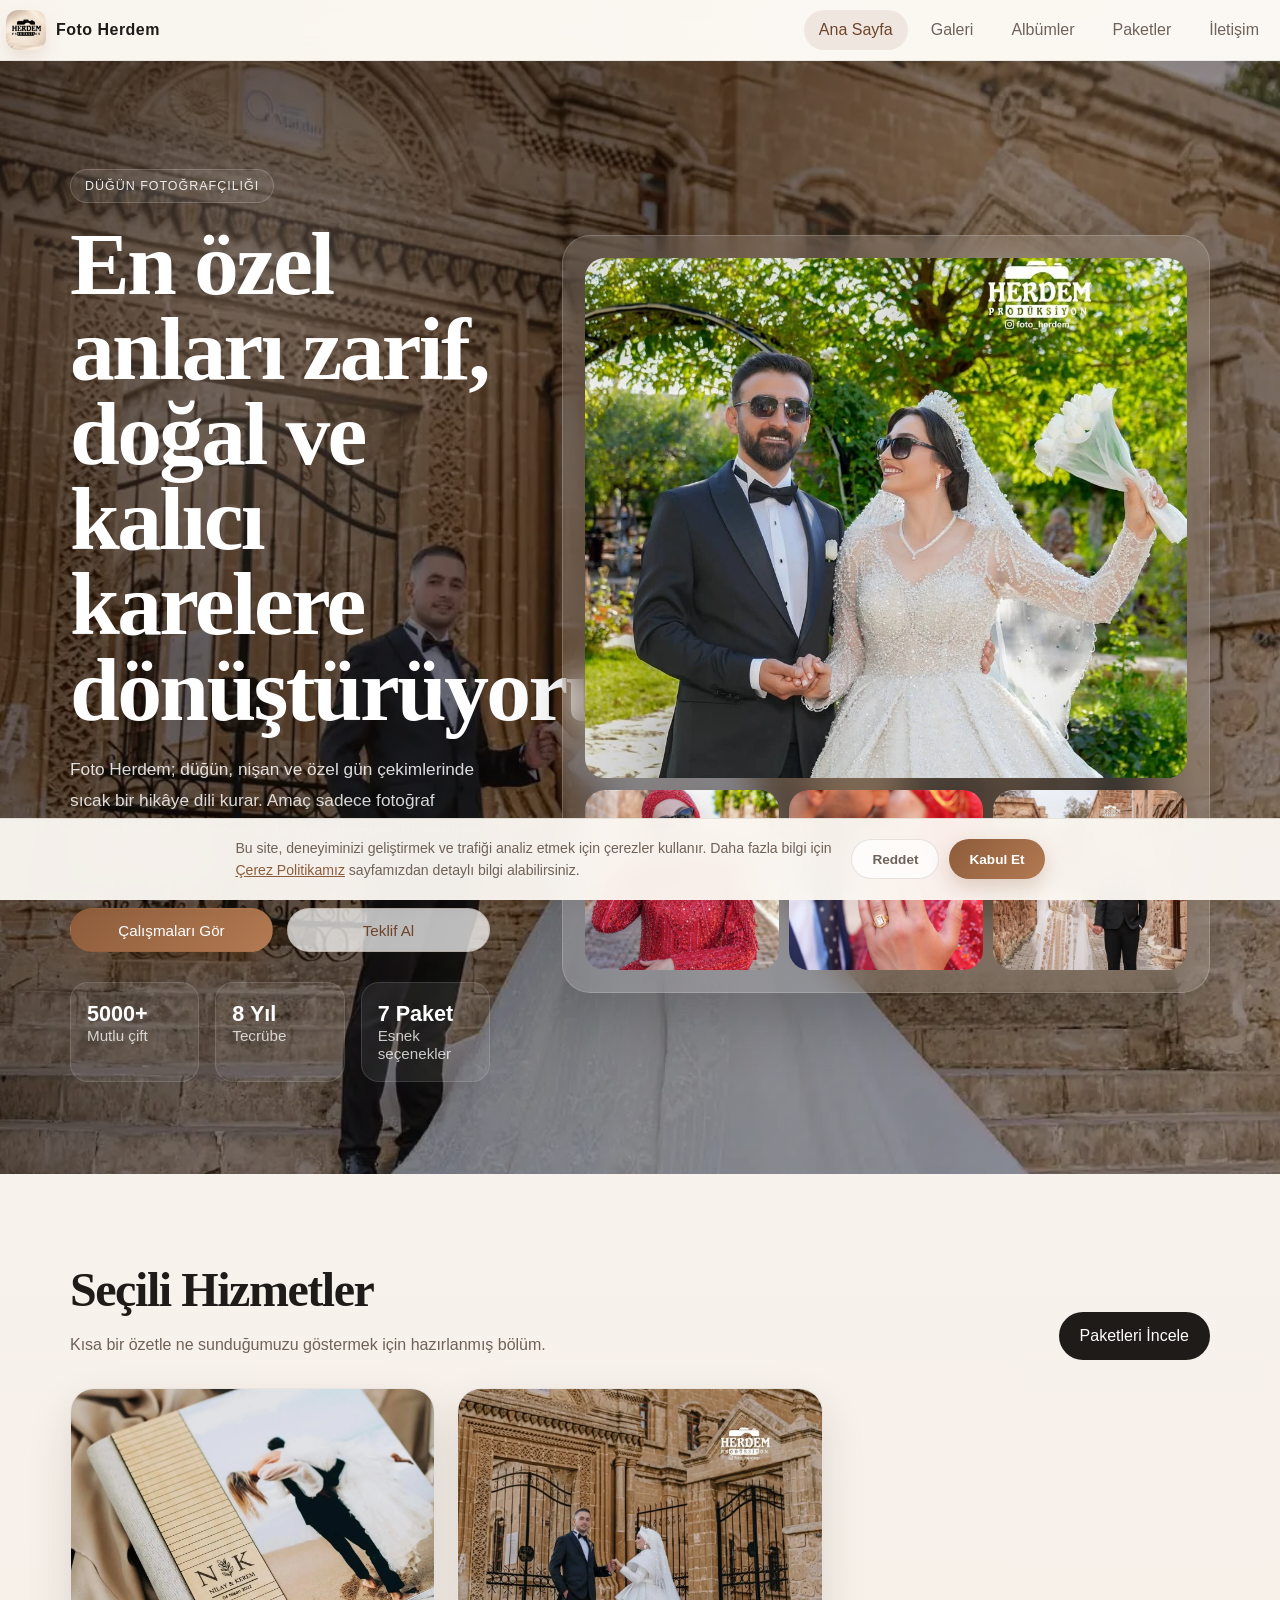
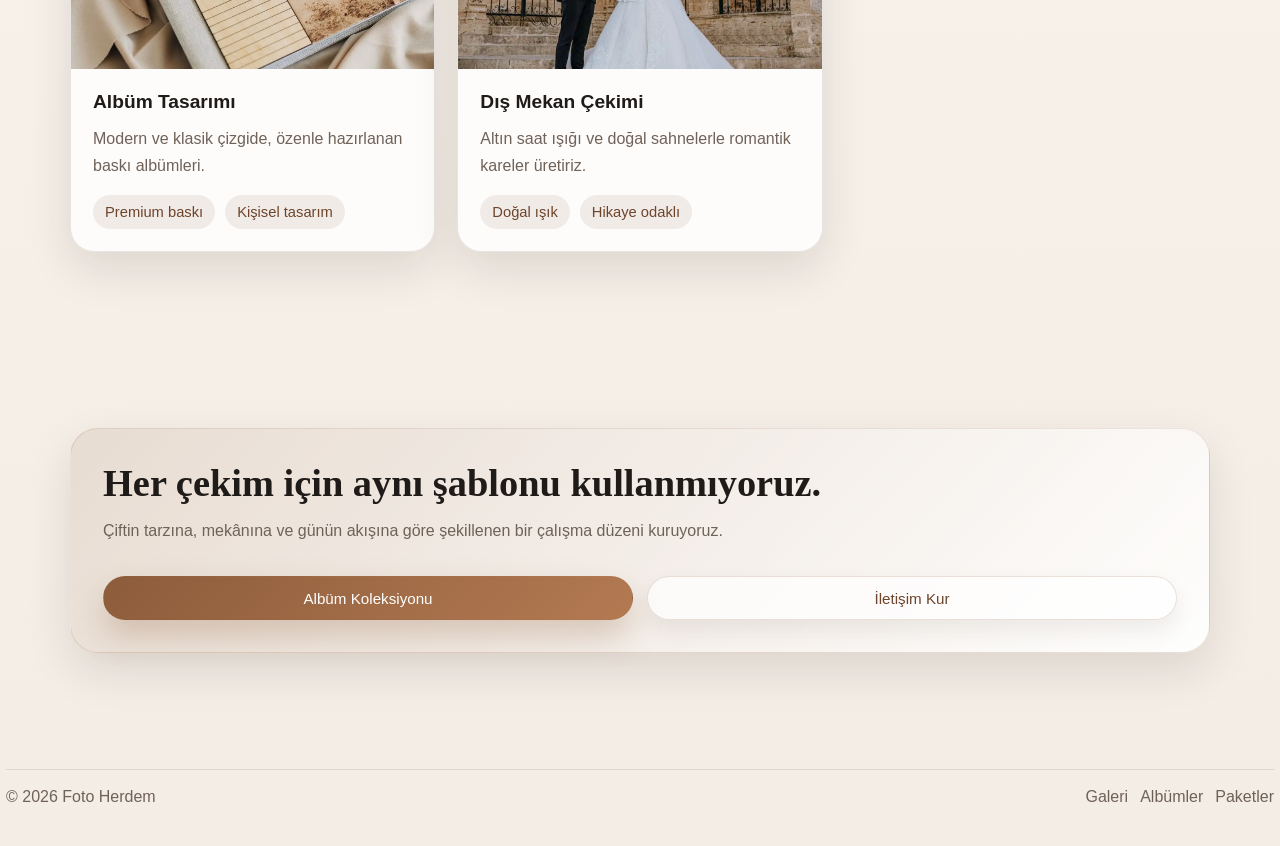
==== index.html @ 87082ff9 "Update index.html" ====
<!DOCTYPE html>
<html lang="tr">
<head>
  <meta charset="UTF-8">
  <meta http-equiv="X-UA-Compatible" content="IE=edge">
  <meta name="viewport" content="width=device-width, initial-scale=1.0">

  <!-- SEO -->
  <title>Foto Herdem | Mardin Midyat Düğün Fotoğrafçısı</title>

  <meta name="description" content="Foto Herdem, Mardin Midyat düğün fotoğrafçısı olarak düğün, nişan, söz, kına gecesi, dış çekim ve özel gün fotoğrafçılığı hizmeti sunmaktadır.">
  <meta name="keywords" content="Foto Herdem, Mardin düğün fotoğrafçısı, Midyat düğün fotoğrafçısı, Mardin fotoğrafçı, Midyat fotoğrafçı, düğün fotoğrafı, dış çekim, nişan çekimi, söz çekimi, kına gecesi, gelin damat çekimi">
  <meta name="author" content="Foto Herdem">
  <meta name="robots" content="index, follow">
  <meta name="theme-color" content="#8d5c3b">

  <!-- Canonical -->
  <link rel="canonical" href="https://fotoherdem.wasmer.app/">

  <!-- Favicon -->
  <link rel="icon" href="/assets/favicon/favicon.ico" sizes="any">
  <link rel="icon" type="image/png" href="/assets/logo.webp">
  <link rel="shortcut icon" href="/assets/favicon/favicon.ico">
  <link rel="apple-touch-icon" href="/assets/favicon/apple-icon-180x180.png">
  <link rel="manifest" href="/manifest.json">
  <meta name="msapplication-config" content="/browserconfig.xml">

  <!-- Open Graph -->
  <meta property="og:type" content="website">
  <meta property="og:locale" content="tr_TR">
  <meta property="og:site_name" content="Foto Herdem">
  <meta property="og:title" content="Foto Herdem | Mardin Midyat Düğün Fotoğrafçısı">
  <meta property="og:description"
    content="Foto Herdem, Mardin Midyat düğün fotoğrafçısı olarak düğün, nişan, söz, kına gecesi, dış çekim ve özel gün fotoğrafçılığı hizmeti sunmaktadır.">
  <meta property="og:url" content="https://fotoherdem.wasmer.app/">
  <meta property="og:image" content="https://fotoherdem.wasmer.app/assets/logo.webp">
  <meta property="og:image:width" content="1024">
  <meta property="og:image:height" content="1024">

  <!-- Twitter -->
  <meta name="twitter:card" content="summary_large_image">
  <meta name="twitter:title" content="Foto Herdem | Mardin Midyat Düğün Fotoğrafçısı">
  <meta name="twitter:description"
    content="Foto Herdem, Mardin Midyat düğün fotoğrafçısı olarak düğün, nişan, söz, kına gecesi, dış çekim ve özel gün fotoğrafçılığı hizmeti sunmaktadır.">
  <meta name="twitter:image" content="https://fotoherdem.wasmer.app/assets/logo.webp">

  <!-- Google Search Console -->
  <meta name="google-site-verification" content="zWaVgDfEzOUEgandLaMMG-O2VGJwm2Dy3pNyks7fQOk" />
  <!--
  =======================================================
  SCHEMA.ORG (Şimdilik Kapalı)
  İleride aktif etmek istersen yorum satırlarını kaldır.
  =======================================================

  <script type="application/ld+json">
  {
    "@context":"https://schema.org",
    "@type":"LocalBusiness",
    "name":"Foto Herdem",
    "url":"https://fotoherdem.wasmer.app",
    "image":"https://fotoherdem.wasmer.app/assets/logo.webp",
    "description":"Mardin Midyat düğün fotoğrafçısı",
    "address":{
      "@type":"PostalAddress",
      "addressLocality":"Midyat",
      "addressRegion":"Mardin",
      "addressCountry":"TR"
    }
  }
  </script>
  -->

  <!-- CSS -->
  <link rel="stylesheet" href="css/style.css">

  <!-- JS -->
  <script defer src="js/main.js"></script>
  <script defer src="js/analytics.js"></script>
  <script defer src="js/cookie-consent.js"></script>
</head>
<body>
    <header class="site-header">
    <div class="container nav">
      <a class="brand" href="index.html" aria-label="Foto Herdem ana sayfa">
        <img class="brand-logo" src="assets/logo.webp" alt="" aria-hidden="true">
        <span>Foto Herdem</span>
      </a>
      <button class="nav-toggle" type="button" data-nav-toggle aria-label="Menüyü aç" aria-expanded="false">
        <span></span>
      </button>
      <ul class="nav-links" data-nav-links>
        <li><a href="index.html">Ana Sayfa</a></li>
        <li><a href="sayfalar/galeri.html">Galeri</a></li>
        <li><a href="sayfalar/albumler.html">Albümler</a></li>
        <li><a href="sayfalar/paketler.html">Paketler</a></li>
        <li><a href="sayfalar/iletisim.html">İletişim</a></li>
      </ul>
    </div>
  </header>

  <main>
    <section class="hero">
      <div class="container hero-inner">
        <div class="hero-copy">
          <div class="eyebrow">Düğün Fotoğrafçılığı</div>
          <h1>En özel anları zarif, doğal ve kalıcı karelere dönüştürüyoruz.</h1>
          <p>
            Foto Herdem; düğün, nişan ve özel gün çekimlerinde sıcak bir hikâye dili
            kurar. Amaç sadece fotoğraf çekmek değil, yıllar sonra da aynı duyguyu
            hissettiren bir arşiv oluşturmaktır.
          </p>
          <div class="hero-actions home-actions">
            <a class="btn btn-primary" href="sayfalar/galeri.html">Çalışmaları Gör</a>
            <a class="btn btn-secondary" href="sayfalar/iletisim.html">Teklif Al</a>
          </div>
          <div class="stats">
            <div class="stat">
              <strong>5000+</strong>
              <span>Mutlu çift</span>
            </div>
            <div class="stat">
              <strong>8 Yıl</strong>
              <span>Tecrübe</span>
            </div>
            <div class="stat">
              <strong>7 Paket</strong>
              <span>Esnek seçenekler</span>
            </div>
          </div>
        </div>

        <aside class="hero-card">
          <img
            src="assets/dis-cekim-2.webp"
            alt="Düğün çekiminden örnek bir kare"
          >
          <div class="hero-card-grid">
            <img src="assets/dis-cekim-4.webp" alt="Örnek galeri fotoğrafı">
            <img src="assets/dis-cekim-6.webp" alt="Örnek galeri fotoğrafı">
            <img src="assets/dis-cekim-5.webp" alt="Örnek galeri fotoğrafı">
          </div>
        </aside>
      </div>
    </section>

    <section class="section">
      <div class="container">
        <div class="section-head">
          <div>
            <h2 class="section-title">Seçili Hizmetler</h2>
            <p class="section-lead">
              Kısa bir özetle ne sunduğumuzu göstermek için hazırlanmış bölüm.
            </p>
          </div>
          <a class="btn btn-dark" href="sayfalar/paketler.html">Paketleri İncele</a>
        </div>

        <div class="grid grid-3">
          <article class="card">
            <div class="card-media">
              <img src="assets/album-1.webp" alt="Albüm örneği">
            </div>
            <div class="card-body">
              <h3>Albüm Tasarımı</h3>
              <p>Modern ve klasik çizgide, özenle hazırlanan baskı albümleri.</p>
              <div class="meta-row">
                <span class="tag">Premium baskı</span>
                <span class="tag">Kişisel tasarım</span>
              </div>
            </div>
          </article>

          <article class="card">
            <div class="card-media">
              <img src="assets/dis-cekim-1.webp" alt="Dış çekim örneği">
            </div>
            <div class="card-body">
              <h3>Dış Mekan Çekimi</h3>
              <p>Altın saat ışığı ve doğal sahnelerle romantik kareler üretiriz.</p>
              <div class="meta-row">
                <span class="tag">Doğal ışık</span>
                <span class="tag">Hikaye odaklı</span>
              </div>
            </div>
          </article>

          <!--
          <article class="card">
            <div class="card-media">
              <img src="https://images.unsplash.com/photo-1529634806980-b5ee3e0004f8?auto=format&fit=crop&w=1200&q=80" alt="Düğün günü fotoğrafı">
            </div>
            <div class="card-body">
              <h3>Gün Boyu Takip</h3>
              <p>Hazırlıktan ilk dansa kadar, önemli hiçbir anı kaçırmadan kayıt altına alırız.</p>
              <div class="meta-row">
                <span class="tag">Tam gün</span>
                <span class="tag">Hızlı teslim</span>
              </div>
            </div>
          </article>
          -->
        </div>
      </div>
    </section>

    <section class="section">
      <div class="container">
        <div class="callout">
          <h2>Her çekim için aynı şablonu kullanmıyoruz.</h2>
          <p>
            Çiftin tarzına, mekânına ve günün akışına göre şekillenen bir çalışma
            düzeni kuruyoruz.
          </p>
          <div class="hero-actions home-callout-actions">
            <a class="btn btn-primary" href="sayfalar/albumler.html">Albüm Koleksiyonu</a>
            <a class="btn btn-secondary" href="sayfalar/iletisim.html">İletişim Kur</a>
          </div>
        </div>
      </div>
    </section>
  </main>

  <footer class="site-footer">
    <div class="container footer-inner">
      <div>© <span data-year></span> Foto Herdem</div>
      <div class="footer-links">
        <a href="sayfalar/galeri.html">Galeri</a>
        <a href="sayfalar/albumler.html">Albümler</a>
        <a href="sayfalar/paketler.html">Paketler</a>
      </div>
    </div>
  </footer>
</body>
</html>
---- css/style.css ----
:root {
  --bg: #f6f1ea;
  --surface: rgba(255, 255, 255, 0.8);
  --surface-strong: #ffffff;
  --text: #1e1b18;
  --muted: #6f6258;
  --line: rgba(71, 54, 43, 0.14);
  --brand: #8d5c3b;
  --brand-dark: #6e442a;
  --brand-soft: #f0dfd1;
  --shadow: 0 18px 45px rgba(53, 35, 26, 0.12);
  --radius: 24px;
  --radius-sm: 16px;
  --container: 1140px;
  --hero-bg: url("../assets/dis-cekim-1.webp");
  --hero-bg-mobile: url("../assets/dis-cekim-1.webp");
}

* {
  box-sizing: border-box;
}

html {
  scroll-behavior: smooth;
}

body {
  margin: 0;
  color: var(--text);
  font-family: Inter, "Segoe UI", Arial, sans-serif;
  background:
    radial-gradient(circle at top left, rgba(141, 92, 59, 0.12), transparent 30%),
    radial-gradient(circle at top right, rgba(255, 255, 255, 0.8), transparent 25%),
    linear-gradient(180deg, #fbf7f2 0%, #f4ede5 100%);
  overflow-x: clip;
}

img {
  display: block;
  max-width: 100%;
}

a {
  color: inherit;
  text-decoration: none;
}

button,
input,
textarea,
select {
  font: inherit;
}

.container {
  width: min(100% - 32px, var(--container));
  margin-inline: auto;
}

.site-header {
  position: sticky;
  top: 0;
  z-index: 1000;
  backdrop-filter: blur(18px);
  background: rgba(251, 247, 242, 0.86);
  border-bottom: 1px solid rgba(71, 54, 43, 0.08);
}

.site-header .container {
  width: calc(100% - 12px);
  max-width: none;
}

.site-footer .container {
  width: calc(100% - 12px);
  max-width: none;
}

.nav {
  position: relative;
  display: flex;
  align-items: center;
  justify-content: space-between;
  gap: 16px;
  padding: 10px 0;
}

.brand {
  display: inline-flex;
  align-items: center;
  gap: 10px;
  font-weight: 800;
  letter-spacing: 0.03em;
  text-transform: none;
}

.brand-logo {
  display: block;
  width: 40px;
  height: 40px;
  object-fit: contain;
  border-radius: 12px;
  box-shadow: 0 10px 18px rgba(141, 92, 59, 0.12);
  mix-blend-mode: multiply;
}

.brand-mark {
  display: grid;
  place-items: center;
  width: 42px;
  height: 42px;
  border-radius: 14px;
  background: linear-gradient(135deg, var(--brand), #b37a52);
  color: #fff;
  box-shadow: 0 12px 24px rgba(141, 92, 59, 0.28);
}

.nav-toggle {
  display: none;
  width: 48px;
  height: 48px;
  border: 1px solid var(--line);
  border-radius: 14px;
  background: rgba(255, 255, 255, 0.72);
  color: var(--text);
  cursor: pointer;
}

.nav-toggle span,
.nav-toggle span::before,
.nav-toggle span::after {
  content: "";
  display: block;
  width: 20px;
  height: 2px;
  border-radius: 999px;
  background: currentColor;
  margin-inline: auto;
  position: relative;
}

.nav-toggle span::before {
  position: absolute;
  top: -6px;
  left: 0;
}

.nav-toggle span::after {
  position: absolute;
  top: 6px;
  left: 0;
}

.nav-links {
  display: flex;
  align-items: center;
  gap: 8px;
  list-style: none;
  margin: 0;
  padding: 0;
}

.nav-links[hidden] {
  display: none !important;
}

.nav-links a {
  display: inline-flex;
  align-items: center;
  padding: 11px 15px;
  border-radius: 999px;
  color: var(--muted);
  transition: background 0.2s ease, color 0.2s ease, transform 0.2s ease;
}

.nav-links a:hover,
.nav-links a.active {
  color: var(--brand-dark);
  background: rgba(141, 92, 59, 0.1);
}

.hero,
.page-hero {
  position: relative;
  overflow: hidden;
  isolation: isolate;
}

.hero {
  min-height: calc(100vh - 84px);
  display: grid;
  align-items: center;
  color: #fff;
  background:
    linear-gradient(135deg, rgba(20, 11, 7, 0.68), rgba(20, 11, 7, 0.24)),
    var(--hero-bg) center/cover;
}

.hero::after,
.page-hero::after {
  content: "";
  position: absolute;
  inset: 0;
  background:
    radial-gradient(circle at 20% 20%, rgba(255, 255, 255, 0.2), transparent 25%),
    radial-gradient(circle at 80% 10%, rgba(255, 228, 197, 0.18), transparent 25%);
  z-index: -1;
}

.hero-inner {
  display: grid;
  grid-template-columns: minmax(420px, 0.92fr) minmax(620px, 1.08fr);
  gap: 72px;
  align-items: center;
  padding: 84px 0 92px;
}

.hero-copy {
  max-width: 440px;
  min-width: 0;
}

.eyebrow {
  display: inline-flex;
  align-items: center;
  gap: 10px;
  margin-bottom: 18px;
  padding: 9px 14px;
  border: 1px solid rgba(255, 255, 255, 0.18);
  border-radius: 999px;
  color: rgba(255, 255, 255, 0.88);
  background: rgba(255, 255, 255, 0.08);
  letter-spacing: 0.08em;
  text-transform: uppercase;
  font-size: 0.78rem;
}

.hero h1,
.page-hero h1 {
  margin: 0;
  font-family: Georgia, "Times New Roman", serif;
  font-size: clamp(3rem, 7vw, 5.75rem);
  line-height: 0.95;
  letter-spacing: -0.03em;
}

.hero p,
.page-hero p {
  max-width: 58ch;
  margin: 22px 0 0;
  font-size: 1.08rem;
  line-height: 1.8;
  color: rgba(255, 255, 255, 0.85);
}

.hero-actions {
  display: flex;
  flex-wrap: wrap;
  gap: 14px;
  margin-top: 30px;
}

.hero-actions .btn {
  flex: 1 1 160px;
}

.home-actions .btn,
.home-callout-actions .btn {
  min-height: 44px;
  padding: 0 18px;
  font-size: 0.95rem;
}

.btn {
  display: inline-flex;
  align-items: center;
  justify-content: center;
  gap: 10px;
  min-height: 48px;
  padding: 0 20px;
  border: 1px solid transparent;
  border-radius: 999px;
  cursor: pointer;
  transition: transform 0.2s ease, box-shadow 0.2s ease, background 0.2s ease;
}

.btn:hover {
  transform: translateY(-1px);
}

.btn-primary {
  color: #fff;
  background: linear-gradient(135deg, var(--brand), #b37a52);
  box-shadow: 0 16px 32px rgba(141, 92, 59, 0.28);
}

.btn-secondary {
  color: var(--brand-dark);
  background: rgba(255, 255, 255, 0.72);
  border-color: rgba(141, 92, 59, 0.18);
  box-shadow: 0 10px 22px rgba(53, 35, 26, 0.08);
}

.btn-dark {
  color: #fff;
  background: var(--text);
}

.btn-whatsapp {
  color: #fff;
  background: linear-gradient(135deg, #25d366, #1fa94f);
  box-shadow: 0 16px 32px rgba(37, 211, 102, 0.24);
}

.hero-card {
  align-self: center;
  width: 100%;
  max-width: 860px;
  min-width: 0;
  background: rgba(255, 255, 255, 0.12);
  border: 1px solid rgba(255, 255, 255, 0.18);
  border-radius: 28px;
  padding: 22px;
  backdrop-filter: blur(18px);
  box-shadow: 0 25px 60px rgba(0, 0, 0, 0.18);
  overflow: hidden;
  justify-self: end;
  margin-top: 0;
}

.hero-card img {
  width: 100%;
  height: 500px;
  object-fit: cover;
  border-radius: 20px;
}

.hero-card-grid {
  display: grid;
  grid-template-columns: repeat(3, minmax(0, 1fr));
  gap: 10px;
  margin-top: 12px;
  min-width: 0;
}

.hero-card-grid img {
  height: 170px;
}

.stats {
  display: grid;
  grid-template-columns: repeat(3, minmax(0, 1fr));
  gap: 16px;
  margin-top: 30px;
}

.stat {
  padding: 18px 16px;
  border-radius: 18px;
  background: rgba(255, 255, 255, 0.08);
  border: 1px solid rgba(255, 255, 255, 0.12);
}

.stat strong {
  display: block;
  font-size: 1.35rem;
}

.stat span {
  color: rgba(255, 255, 255, 0.76);
  font-size: 0.95rem;
}

main {
  display: block;
}

.section {
  padding: 88px 0;
}

.section-title {
  margin: 0;
  font-family: Georgia, "Times New Roman", serif;
  font-size: clamp(2rem, 4vw, 3rem);
  letter-spacing: -0.03em;
}

.section-lead {
  max-width: 70ch;
  margin: 14px 0 0;
  color: var(--muted);
  line-height: 1.8;
}

.section-head {
  display: flex;
  align-items: end;
  justify-content: space-between;
  gap: 20px;
  margin-bottom: 28px;
}

.section-title-row {
  display: flex;
  align-items: center;
  gap: 12px;
}

.section-icon {
  display: inline-grid;
  place-items: center;
  width: 42px;
  height: 42px;
  border-radius: 14px;
  background: rgba(141, 92, 59, 0.12);
  color: var(--brand-dark);
  font-size: 1.05rem;
  flex: 0 0 auto;
}

.grid {
  display: grid;
  gap: 22px;
}

.grid-2 {
  grid-template-columns: repeat(2, minmax(0, 1fr));
}

.grid-3 {
  grid-template-columns: repeat(3, minmax(0, 1fr));
}

.panel,
.card {
  background: var(--surface);
  border: 1px solid rgba(71, 54, 43, 0.12);
  border-radius: var(--radius);
  box-shadow: var(--shadow);
}

.panel {
  padding: 28px;
}

.p-0 {
  padding: 0;
}

.card {
  overflow: hidden;
}

.card-media {
  position: relative;
  overflow: hidden;
}

.card-media img {
  width: 100%;
  height: 280px;
  object-fit: cover;
  transition: transform 0.35s ease;
}

.card:hover .card-media img {
  transform: scale(1.04);
}

.card-body {
  padding: 22px;
}

.card-body h3 {
  margin: 0;
  font-size: 1.2rem;
}

.card-body p {
  margin: 12px 0 0;
  color: var(--muted);
  line-height: 1.7;
}

.meta-row {
  display: flex;
  flex-wrap: wrap;
  gap: 10px;
  margin-top: 16px;
}

.tag {
  display: inline-flex;
  align-items: center;
  min-height: 34px;
  padding: 0 12px;
  border-radius: 999px;
  background: rgba(141, 92, 59, 0.1);
  color: var(--brand-dark);
  font-size: 0.92rem;
}

.feature-list {
  display: grid;
  gap: 12px;
  margin: 0;
  padding: 0;
  list-style: none;
}

.feature-list li {
  display: flex;
  gap: 12px;
  align-items: start;
  color: var(--muted);
  line-height: 1.7;
}

.feature-list li::before {
  content: "";
  flex: 0 0 10px;
  width: 10px;
  height: 10px;
  margin-top: 0.5rem;
  border-radius: 50%;
  background: var(--brand);
}

.gallery-stack {
  display: grid;
  gap: 18px;
}

.gallery-row {
  display: grid;
  gap: 18px;
}

.gallery-row-3 {
  grid-template-columns: repeat(3, minmax(0, 1fr));
}

.gallery-row-2 {
  grid-template-columns: repeat(2, minmax(0, 1fr));
}

.gallery-item {
  position: relative;
  margin: 0;
  min-height: 280px;
  border-radius: 26px;
  background: rgba(255, 255, 255, 0.35);
  overflow: hidden;
  box-shadow: var(--shadow);
}

.gallery-item.featured {
  min-height: 1000px;
}

.gallery-row-3 .gallery-item {
  min-height: 360px;
}

.gallery-row-2 .gallery-item {
  min-height: 440px;
}

.gallery-item img {
  position: absolute;
  inset: 0;
  width: 100%;
  height: 100%;
  object-fit: cover;
  transition: transform 0.35s ease;
}

.gallery-item:hover img {
  transform: scale(1.04);
}

.gallery-item.featured img {
  object-position: 50% 82%;
}

.gallery-row-2 .gallery-item:nth-child(1) img {
  object-position: 50% 24%;
}

.gallery-row-2 .gallery-item:nth-child(2) img {
  object-position: 50% 18%;
}

.overlay {
  position: absolute;
  inset: auto 0 0;
  padding: 22px;
  background: linear-gradient(180deg, transparent, rgba(18, 12, 9, 0.76));
  color: #fff;
}

.overlay strong {
  display: block;
  font-size: 1.05rem;
}

.overlay span {
  color: rgba(255, 255, 255, 0.82);
}

.pricing {
  align-items: stretch;
  grid-template-columns: repeat(2, minmax(0, 1fr));
}

.price-card {
  display: flex;
  flex-direction: column;
  padding: 28px;
}

.price-card.featured {
  background: linear-gradient(180deg, rgba(141, 92, 59, 0.12), rgba(255, 255, 255, 0.86));
  border-color: rgba(141, 92, 59, 0.22);
}

.price-name {
  margin: 0;
  font-size: 1.2rem;
  letter-spacing: 0.06em;
  text-transform: uppercase;
}

.price-value {
  margin: 16px 0 0;
  font-family: Georgia, "Times New Roman", serif;
  font-size: 2.4rem;
  line-height: 1;
  color: var(--brand-dark);
}

.price-note {
  margin: 8px 0 0;
  color: var(--muted);
}

.price-card .feature-list {
  margin-top: 22px;
}

.price-card .btn {
  margin-top: 20px;
}

.timeline {
  display: grid;
  gap: 14px;
}

.timeline-item {
  display: grid;
  grid-template-columns: 72px 1fr;
  gap: 18px;
  align-items: start;
  padding: 20px;
  border-radius: 20px;
  background: rgba(255, 255, 255, 0.72);
  border: 1px solid rgba(71, 54, 43, 0.08);
}

.timeline-step {
  display: grid;
  place-items: center;
  width: 72px;
  height: 72px;
  border-radius: 18px;
  background: rgba(141, 92, 59, 0.1);
  color: var(--brand-dark);
  font-weight: 700;
}

.timeline-item h3 {
  margin: 0;
}

.timeline-item p {
  margin: 10px 0 0;
  color: var(--muted);
  line-height: 1.7;
}

.contact-layout {
  display: grid;
  grid-template-columns: 1fr 1fr;
  gap: 22px;
}

.contact-card {
  padding: 28px;
}

.contact-list {
  display: grid;
  gap: 14px;
  margin: 0;
  padding: 0;
  list-style: none;
}

.contact-list li {
  padding: 16px 18px;
  border-radius: 18px;
  background: rgba(141, 92, 59, 0.08);
  line-height: 1.7;
  display: grid;
  gap: 4px;
}

.contact-label {
  font-size: 0.86rem;
  text-transform: uppercase;
  letter-spacing: 0.08em;
  color: var(--brand-dark);
  font-weight: 700;
}

.contact-list a {
  color: var(--text);
  font-weight: 600;
}

.form {
  display: grid;
  gap: 14px;
}

.field {
  display: grid;
  gap: 8px;
}

.field label {
  font-size: 0.95rem;
  color: var(--muted);
}

.field input,
.field select,
.field textarea {
  width: 100%;
  padding: 14px 16px;
  border: 1px solid rgba(71, 54, 43, 0.16);
  border-radius: 16px;
  background: rgba(255, 255, 255, 0.92);
  color: var(--text);
}

.field textarea {
  min-height: 150px;
  resize: vertical;
}


.password-wrap {
  position: relative;
}

.password-wrap input {
  padding-right: 48px;
}

.password-toggle {
  position: absolute;
  top: 50%;
  right: 6px;
  transform: translateY(-50%);
  width: 38px;
  height: 38px;
  padding: 0;
  border: none;
  background: transparent;
  cursor: pointer;
  font-size: 1.15rem;
  line-height: 1;
  border-radius: 10px;
  color: var(--muted);
  display: flex;
  align-items: center;
  justify-content: center;
}

.password-toggle:hover {
  background: rgba(71, 54, 43, 0.08);
}

.service-picker {
  position: relative;
}

.service-picker summary {
  list-style: none;
  display: flex;
  align-items: center;
  justify-content: space-between;
  gap: 12px;
  width: 100%;
  padding: 14px 16px;
  border: 1px solid rgba(71, 54, 43, 0.16);
  border-radius: 16px;
  background: rgba(255, 255, 255, 0.92);
  color: var(--text);
  cursor: pointer;
}

.service-picker summary::-webkit-details-marker {
  display: none;
}

.service-picker summary::after {
  content: "";
  width: 10px;
  height: 10px;
  border-right: 2px solid var(--brand-dark);
  border-bottom: 2px solid var(--brand-dark);
  transform: rotate(45deg);
  transition: transform 0.2s ease;
}

.service-picker[open] summary::after {
  transform: rotate(225deg);
}

.service-options {
  display: grid;
  gap: 8px;
  margin-top: 10px;
  padding: 10px;
  border: 1px solid rgba(71, 54, 43, 0.12);
  border-radius: 18px;
  background: rgba(255, 248, 240, 0.98);
  box-shadow: 0 18px 40px rgba(53, 35, 26, 0.12);
}

.service-options button {
  display: flex;
  align-items: flex-start;
  gap: 14px;
  width: 100%;
  min-height: 0;
  padding: 16px 16px;
  border: 1px solid rgba(141, 92, 59, 0.12);
  border-radius: 16px;
  background:
    linear-gradient(180deg, rgba(255, 255, 255, 0.96), rgba(245, 236, 227, 0.92));
  box-shadow: 0 10px 22px rgba(53, 35, 26, 0.08);
  color: var(--text);
  text-align: left;
  cursor: pointer;
  transition: transform 0.18s ease, box-shadow 0.18s ease, border-color 0.18s ease, background 0.18s ease;
  overflow: hidden;
}

.service-options button::before {
  content: none;
}

.service-icon {
  flex: 0 0 34px;
  display: grid;
  place-items: center;
  width: 34px;
  height: 34px;
  border-radius: 12px;
  background: rgba(141, 92, 59, 0.1);
  color: var(--brand-dark);
  font-size: 0.85rem;
  font-weight: 700;
  pointer-events: none;
}

.service-icon-wedding {
  background: rgba(141, 92, 59, 0.14);
}

.service-icon-outdoor {
  background: rgba(86, 120, 69, 0.14);
  color: #4d6b3d;
}

.service-icon-album {
  background: rgba(96, 88, 128, 0.14);
  color: #5c4f87;
}

.service-icon-package {
  background: rgba(125, 94, 58, 0.14);
}

.service-icon-other {
  background: rgba(114, 114, 114, 0.14);
  color: #555;
}

.service-options button:hover,
.service-options button:focus-visible {
  transform: translateY(-1px);
  border-color: rgba(141, 92, 59, 0.24);
  background:
    linear-gradient(180deg, rgba(255, 255, 255, 1), rgba(247, 239, 231, 0.98));
  outline: none;
}

.service-options button:active {
  transform: translateY(0);
  box-shadow: 0 6px 14px rgba(53, 35, 26, 0.08);
}

.service-copy {
  display: grid;
  gap: 4px;
  min-width: 0;
}

.service-copy strong {
  display: block;
  font-size: 0.96rem;
  line-height: 1.2;
}

.service-copy > span {
  display: block;
  font-size: 0.8rem;
  line-height: 1.4;
  color: var(--muted);
}

.callout {
  padding: 32px;
  border-radius: 28px;
  background: linear-gradient(135deg, rgba(141, 92, 59, 0.12), rgba(255, 255, 255, 0.92));
  border: 1px solid rgba(141, 92, 59, 0.16);
  box-shadow: var(--shadow);
}

.callout h2 {
  margin: 0;
  font-family: Georgia, "Times New Roman", serif;
  font-size: clamp(1.6rem, 3vw, 2.4rem);
}

.callout p {
  margin: 12px 0 0;
  color: var(--muted);
  line-height: 1.8;
}

.mt-22 {
  margin-top: 22px;
}

.form-status {
  min-height: 1.25rem;
  color: var(--brand-dark);
  font-size: 0.95rem;
}

.site-footer {
  padding: 28px 0 40px;
  color: var(--muted);
}

.footer-inner {
  display: flex;
  flex-wrap: wrap;
  align-items: center;
  justify-content: space-between;
  gap: 12px;
  padding-top: 18px;
  border-top: 1px solid rgba(71, 54, 43, 0.12);
}

.footer-links {
  display: flex;
  flex-wrap: wrap;
  gap: 12px;
}

.footer-links a {
  color: var(--muted);
}

@media (min-width: 961px) {
  .hero-inner {
    display: flex;
    align-items: flex-start;
    justify-content: space-between;
    gap: 72px;
  }

  .hero-copy {
    flex: 0 0 420px;
    max-width: 420px;
    justify-self: start;
    margin-left: 0;
    padding-top: 24px;
  }

  .hero-copy .eyebrow,
  .hero-copy h1,
  .hero-copy p,
  .hero-copy .hero-actions,
  .hero-copy .stats {
    margin-left: 0;
  }

  .hero-card {
    flex: 1 1 0;
    max-width: 820px;
    justify-self: end;
    margin-left: auto;
    margin-top: 0;
  }

  .hero-card img {
    height: 520px;
  }

  .hero-card-grid img {
    height: 180px;
  }
}

.page-hero {
  padding: 84px 0 56px;
  color: #fff;
  background:
    linear-gradient(135deg, rgba(20, 11, 7, 0.7), rgba(20, 11, 7, 0.35)),
    url("https://images.unsplash.com/photo-1504168435225-2c7478f1738b?auto=format&fit=crop&w=1600&q=80") center/cover;
}

.page-hero.gallery {
  background:
    linear-gradient(135deg, rgba(20, 11, 7, 0.7), rgba(20, 11, 7, 0.35)),
    url("https://images.unsplash.com/photo-1519741497674-611481863552?auto=format&fit=crop&w=1600&q=80") center/cover;
}

.page-hero.albums {
  background:
    linear-gradient(135deg, rgba(20, 11, 7, 0.7), rgba(20, 11, 7, 0.35)),
    url("https://images.unsplash.com/photo-1516035069371-29a1b244cc32?auto=format&fit=crop&w=1600&q=80") center/cover;
}

.page-hero.packages {
  background:
    linear-gradient(135deg, rgba(20, 11, 7, 0.7), rgba(20, 11, 7, 0.35)),
    url("https://images.unsplash.com/photo-1519225421980-715cb0215aed?auto=format&fit=crop&w=1600&q=80") center/cover;
}

.page-hero.contact {
  background:
    linear-gradient(135deg, rgba(20, 11, 7, 0.7), rgba(20, 11, 7, 0.35)),
    url("https://images.unsplash.com/photo-1519741497674-611481863552?auto=format&fit=crop&w=1600&q=80") center/cover;
}

.page-hero .hero-inner {
  padding: 46px 0 0;
  grid-template-columns: 1fr;
}

.page-hero .hero-copy {
  max-width: 820px;
}

.breadcrumbs {
  margin-top: 20px;
  color: rgba(255, 255, 255, 0.8);
}

.breadcrumbs a {
  color: rgba(255, 255, 255, 0.94);
}

.muted {
  color: var(--muted);
}

@media (max-width: 960px) {
  .hero-inner,
  .grid-2,
  .grid-3,
  .contact-layout {
    grid-template-columns: 1fr;
  }

  .pricing {
    grid-template-columns: 1fr;
  }

  .hero-card img {
    height: 280px;
  }

  .gallery-item,
  .gallery-item.wide,
  .gallery-item.featured,
  .gallery-item.half {
    grid-column: span 12;
  }

  .section-head {
    align-items: start;
    flex-direction: column;
  }
}

@media (max-width: 760px) {
  .container {
    width: min(100% - 24px, var(--container));
  }

  .hero-actions {
    display: grid;
    grid-template-columns: repeat(2, minmax(0, 1fr));
  }

  .home-actions {
    gap: 12px;
  }

  .home-actions .btn {
    min-height: 42px;
    padding: 0 14px;
    font-size: 0.88rem;
    max-width: 148px;
    justify-self: center;
  }

  .home-callout-actions {
    grid-template-columns: 1fr;
  }

  .hero-actions .btn {
    width: 100%;
    min-width: 0;
  }

  .nav-toggle {
    display: inline-grid;
    place-items: center;
    margin-left: auto;
  }

  .nav {
    flex-wrap: nowrap;
    align-items: center;
    padding: 12px 0;
  }

  .nav-links {
    position: absolute;
    top: calc(100% + 12px);
    left: 0;
    right: 0;
    flex-direction: column;
    align-items: stretch;
    gap: 6px;
    padding: 12px;
    border: 1px solid rgba(71, 54, 43, 0.12);
    border-radius: 20px;
    background: rgba(255, 248, 240, 0.98);
    box-shadow: 0 18px 40px rgba(53, 35, 26, 0.14);
    z-index: 1001;
  }

  .nav-links.open {
    display: flex;
  }

  .nav-links a {
    justify-content: center;
    width: 100%;
  }

  .hero {
    min-height: auto;
    background:
      linear-gradient(135deg, rgba(20, 11, 7, 0.74), rgba(20, 11, 7, 0.34)),
      var(--hero-bg-mobile) center 18% / cover;
  }

  .hero-inner {
    padding: 44px 0 52px;
    gap: 16px;
  }

  .brand {
    font-size: 0.82rem;
    letter-spacing: 0.03em;
    gap: 8px;
  }

  .brand-logo,
  .brand-mark {
    width: 34px;
    height: 34px;
  }

  .hero h1,
  .page-hero h1 {
    font-size: clamp(2.4rem, 12vw, 3.6rem);
  }

  .hero p,
  .page-hero p {
    font-size: 1rem;
  }

  .stats {
    grid-template-columns: 1fr;
    gap: 8px;
  }

  .hero-card {
    margin-top: 2px;
    padding: 12px;
    width: 100%;
  }

  .section {
    padding: 64px 0;
  }

  .section-title {
    font-size: clamp(1.7rem, 8vw, 2.3rem);
  }

  .card-media img {
    height: 220px;
  }

  .hero-card img {
    height: 240px;
  }

  .hero-card-grid {
    grid-template-columns: repeat(2, minmax(0, 1fr));
    gap: 12px;
    margin-top: 14px;
  }

  .hero-card-grid img {
    height: 124px;
    object-position: center;
  }

  .hero-card-grid img:nth-child(3) {
    display: none;
  }

  .gallery-stack {
    display: flex;
    flex-direction: column;
    gap: 14px;
    width: 100%;
    overflow-x: hidden;
  }

  .gallery-row {
    display: flex;
    flex-direction: column;
    gap: 14px;
    width: 100%;
    min-width: 0;
  }

  .gallery-item,
  .gallery-item.featured,
  .gallery-row-3 .gallery-item,
  .gallery-row-2 .gallery-item {
    width: 100%;
    max-width: 100%;
    min-width: 0;
    box-sizing: border-box;
    overflow: hidden;
  }

  .gallery-item {
    height: 360px;
    align-self: stretch;
  }

  .gallery-item.featured {
    min-height: 0 !important;
    height: 430px !important;
  }

  .gallery-row-3 .gallery-item {
    height: 330px;
  }

  .gallery-row-2 .gallery-item {
    height: 340px;
  }

  .gallery-item img {
    width: 100%;
    height: 100%;
    object-fit: cover;
    object-position: center;
  }

  .gallery-item.featured img {
    object-position: 50% 74%;
  }

  .gallery-row-3 .gallery-item:nth-child(1) img {
    object-position: 50% 26%;
  }

  .gallery-row-3 .gallery-item:nth-child(2) img {
    object-position: 52% 20%;
  }

  .gallery-row-3 .gallery-item:nth-child(3) img {
    object-position: 50% 24%;
  }

  .gallery-row-2 .gallery-item:nth-child(1) img {
    object-position: 50% 28%;
  }

  .gallery-row-2 .gallery-item:nth-child(2) img {
    object-position: 50% 20%;
  }

  .overlay {
    padding: 16px;
  }

  .overlay strong {
    font-size: 0.92rem;
  }

  .overlay span {
    font-size: 0.8rem;
    line-height: 1.35;
  }

  .timeline-item {
    grid-template-columns: 56px 1fr;
    padding: 16px;
  }

  .timeline-step {
    width: 56px;
    height: 56px;
    border-radius: 14px;
  }

  .contact-card {
    padding: 20px;
  }

  .callout {
    padding: 22px;
  }

  .stat {
    min-width: 0;
    padding: 12px 10px;
    overflow: hidden;
  }

  .stat strong {
    font-size: 1.1rem;
    line-height: 1.2;
  }

  .stat span {
    font-size: 0.84rem;
    line-height: 1.4;
    overflow-wrap: anywhere;
  }
}
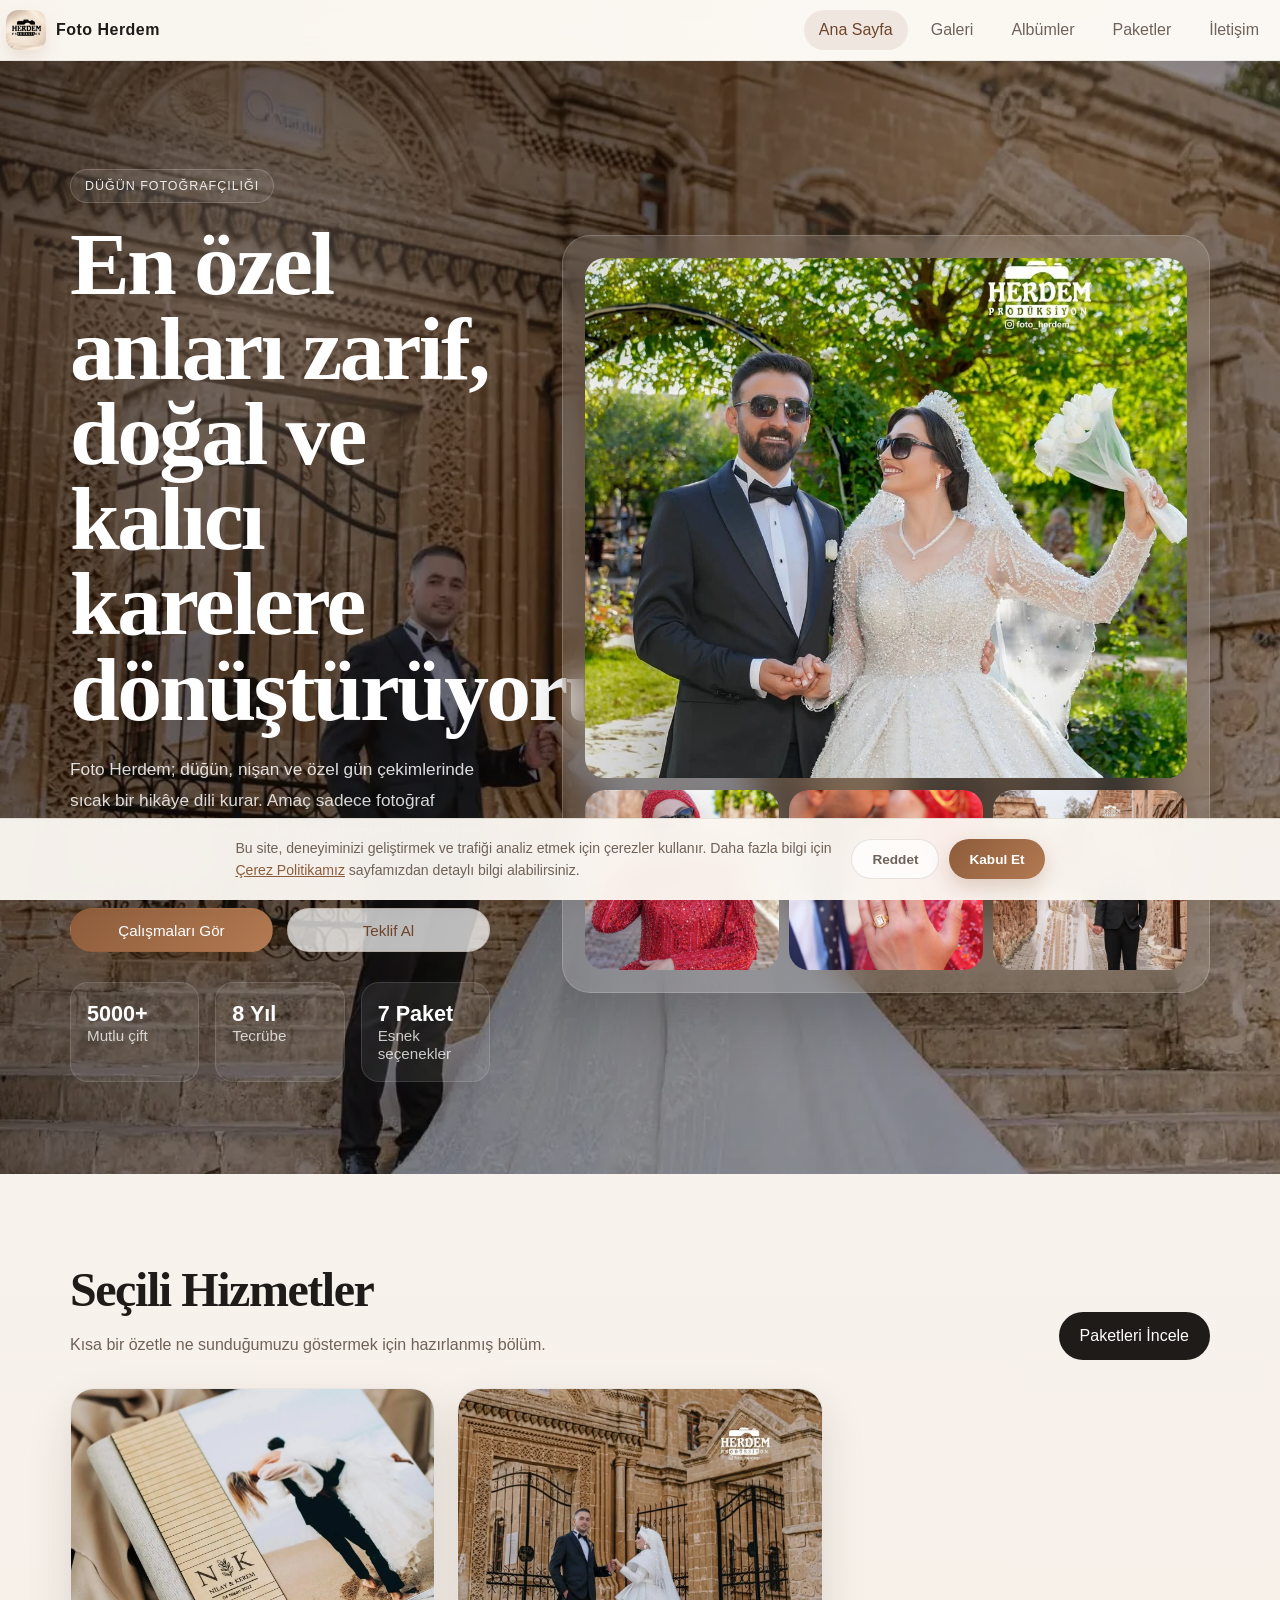
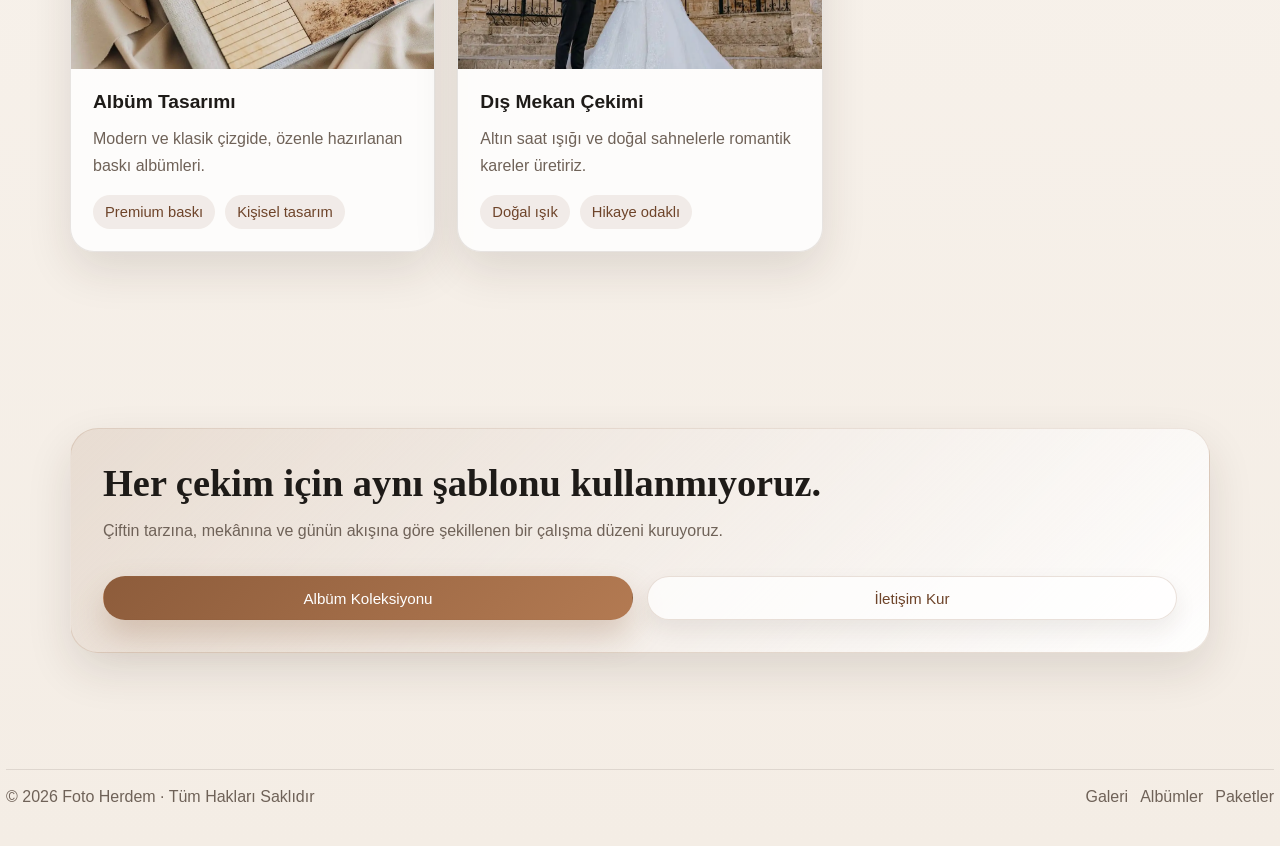
==== commit 99b6f79f: "Update index.html" ====
--- a/index.html
+++ b/index.html
@@ -19,7 +19,7 @@
 
   <!-- Favicon -->
   <link rel="icon" href="/assets/favicon/favicon.ico" sizes="any">
-  <link rel="icon" type="image/png" href="/assets/logo.webp">
+  <link rel="icon" type="image/webp" href="/assets/logo.webp">
   <link rel="shortcut icon" href="/assets/favicon/favicon.ico">
   <link rel="apple-touch-icon" href="/assets/favicon/apple-icon-180x180.png">
   <link rel="manifest" href="/manifest.json">
@@ -222,7 +222,7 @@
 
   <footer class="site-footer">
     <div class="container footer-inner">
-      <div>© <span data-year></span> Foto Herdem</div>
+      <div>© <span data-year></span> Foto Herdem · Tüm Hakları Saklıdır</div>
       <div class="footer-links">
         <a href="sayfalar/galeri.html">Galeri</a>
         <a href="sayfalar/albumler.html">Albümler</a>
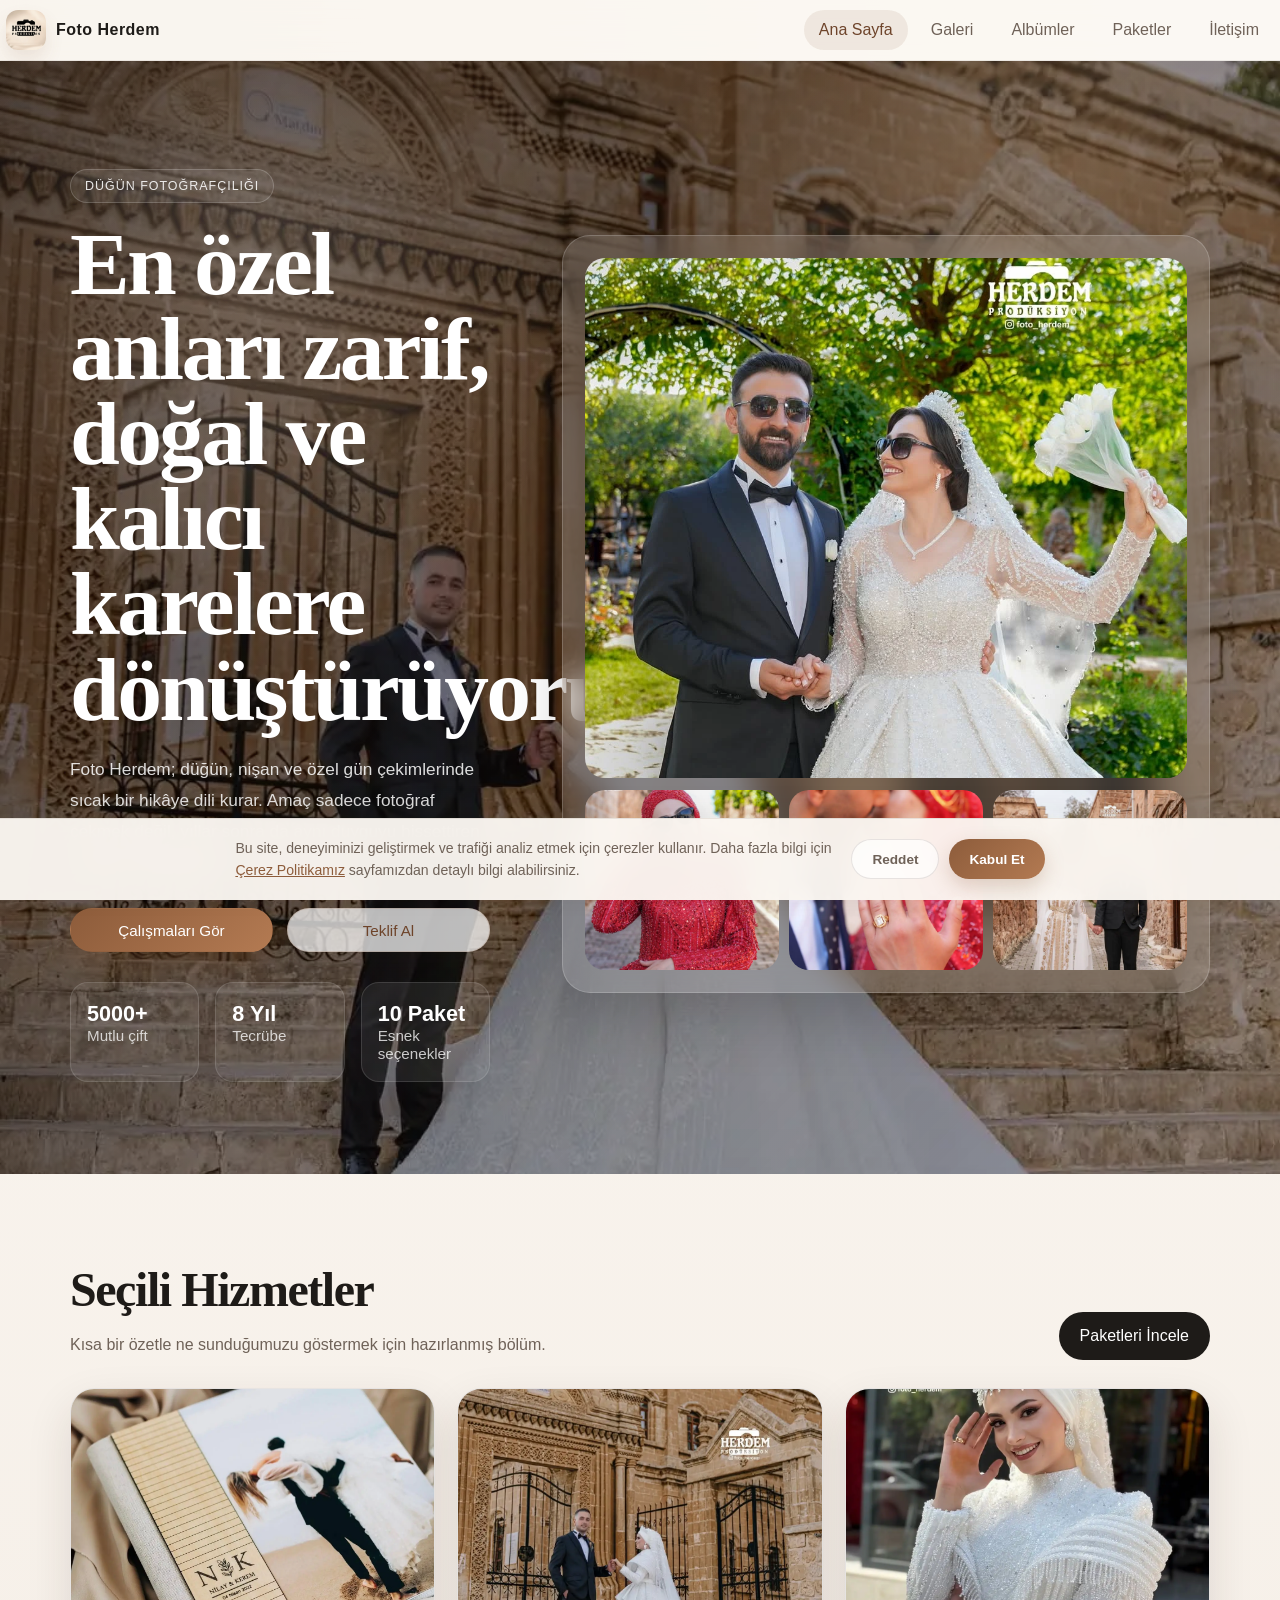
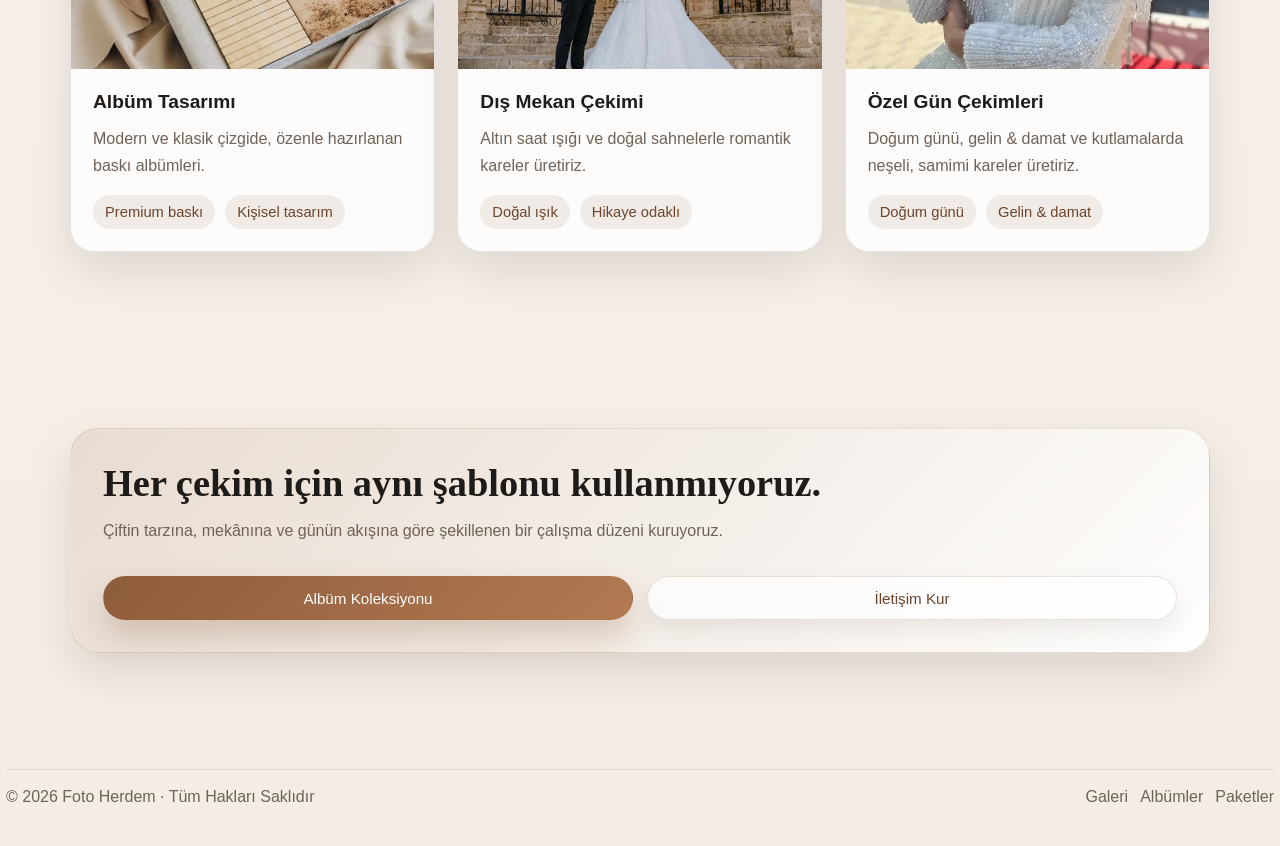
==== commit 3eea7987: "Update index.html" ====
--- a/index.html
+++ b/index.html
@@ -123,7 +123,7 @@
               <span>Tecrübe</span>
             </div>
             <div class="stat">
-              <strong>7 Paket</strong>
+              <strong>10 Paket</strong>
               <span>Esnek seçenekler</span>
             </div>
           </div>
@@ -132,12 +132,12 @@
         <aside class="hero-card">
           <img
             src="assets/dis-cekim-2.webp"
-            alt="Düğün çekiminden örnek bir kare"
+            alt="Havalı ve eğlenceli çift."
           >
           <div class="hero-card-grid">
-            <img src="assets/dis-cekim-4.webp" alt="Örnek galeri fotoğrafı">
-            <img src="assets/dis-cekim-6.webp" alt="Örnek galeri fotoğrafı">
-            <img src="assets/dis-cekim-5.webp" alt="Örnek galeri fotoğrafı">
+            <img src="assets/dis-cekim-4.webp" alt="Karizmatik portre.">
+            <img src="assets/dis-cekim-6.webp" alt="Yüzük ve detay.">
+            <img src="assets/dis-cekim-5.webp" alt="Kraliçe ve JÖN, Tarihi sokakta.">
           </div>
         </aside>
       </div>
@@ -158,7 +158,7 @@
         <div class="grid grid-3">
           <article class="card">
             <div class="card-media">
-              <img src="assets/album-1.webp" alt="Albüm örneği">
+              <img src="assets/album-1.webp" alt="Prestige Albüm">
             </div>
             <div class="card-body">
               <h3>Albüm Tasarımı</h3>
@@ -172,7 +172,7 @@
 
           <article class="card">
             <div class="card-media">
-              <img src="assets/dis-cekim-1.webp" alt="Dış çekim örneği">
+              <img src="assets/dis-cekim-1.webp" alt="Masalsı gelinlik, klasik şık damat.">
             </div>
             <div class="card-body">
               <h3>Dış Mekan Çekimi</h3>
@@ -184,21 +184,19 @@
             </div>
           </article>
 
-          <!--
           <article class="card">
             <div class="card-media">
-              <img src="https://images.unsplash.com/photo-1529634806980-b5ee3e0004f8?auto=format&fit=crop&w=1200&q=80" alt="Düğün günü fotoğrafı">
+              <img src="assets/dis-cekim-9.webp" alt="Gelin ve damat romantik dış çekim.">
             </div>
             <div class="card-body">
-              <h3>Gün Boyu Takip</h3>
-              <p>Hazırlıktan ilk dansa kadar, önemli hiçbir anı kaçırmadan kayıt altına alırız.</p>
+              <h3>Özel Gün Çekimleri</h3>
+              <p>Doğum günü, gelin & damat ve kutlamalarda neşeli, samimi kareler üretiriz.</p>
               <div class="meta-row">
-                <span class="tag">Tam gün</span>
-                <span class="tag">Hızlı teslim</span>
+                <span class="tag">Doğum günü</span>
+                <span class="tag">Gelin & damat</span>
               </div>
             </div>
           </article>
-          -->
         </div>
       </div>
     </section>
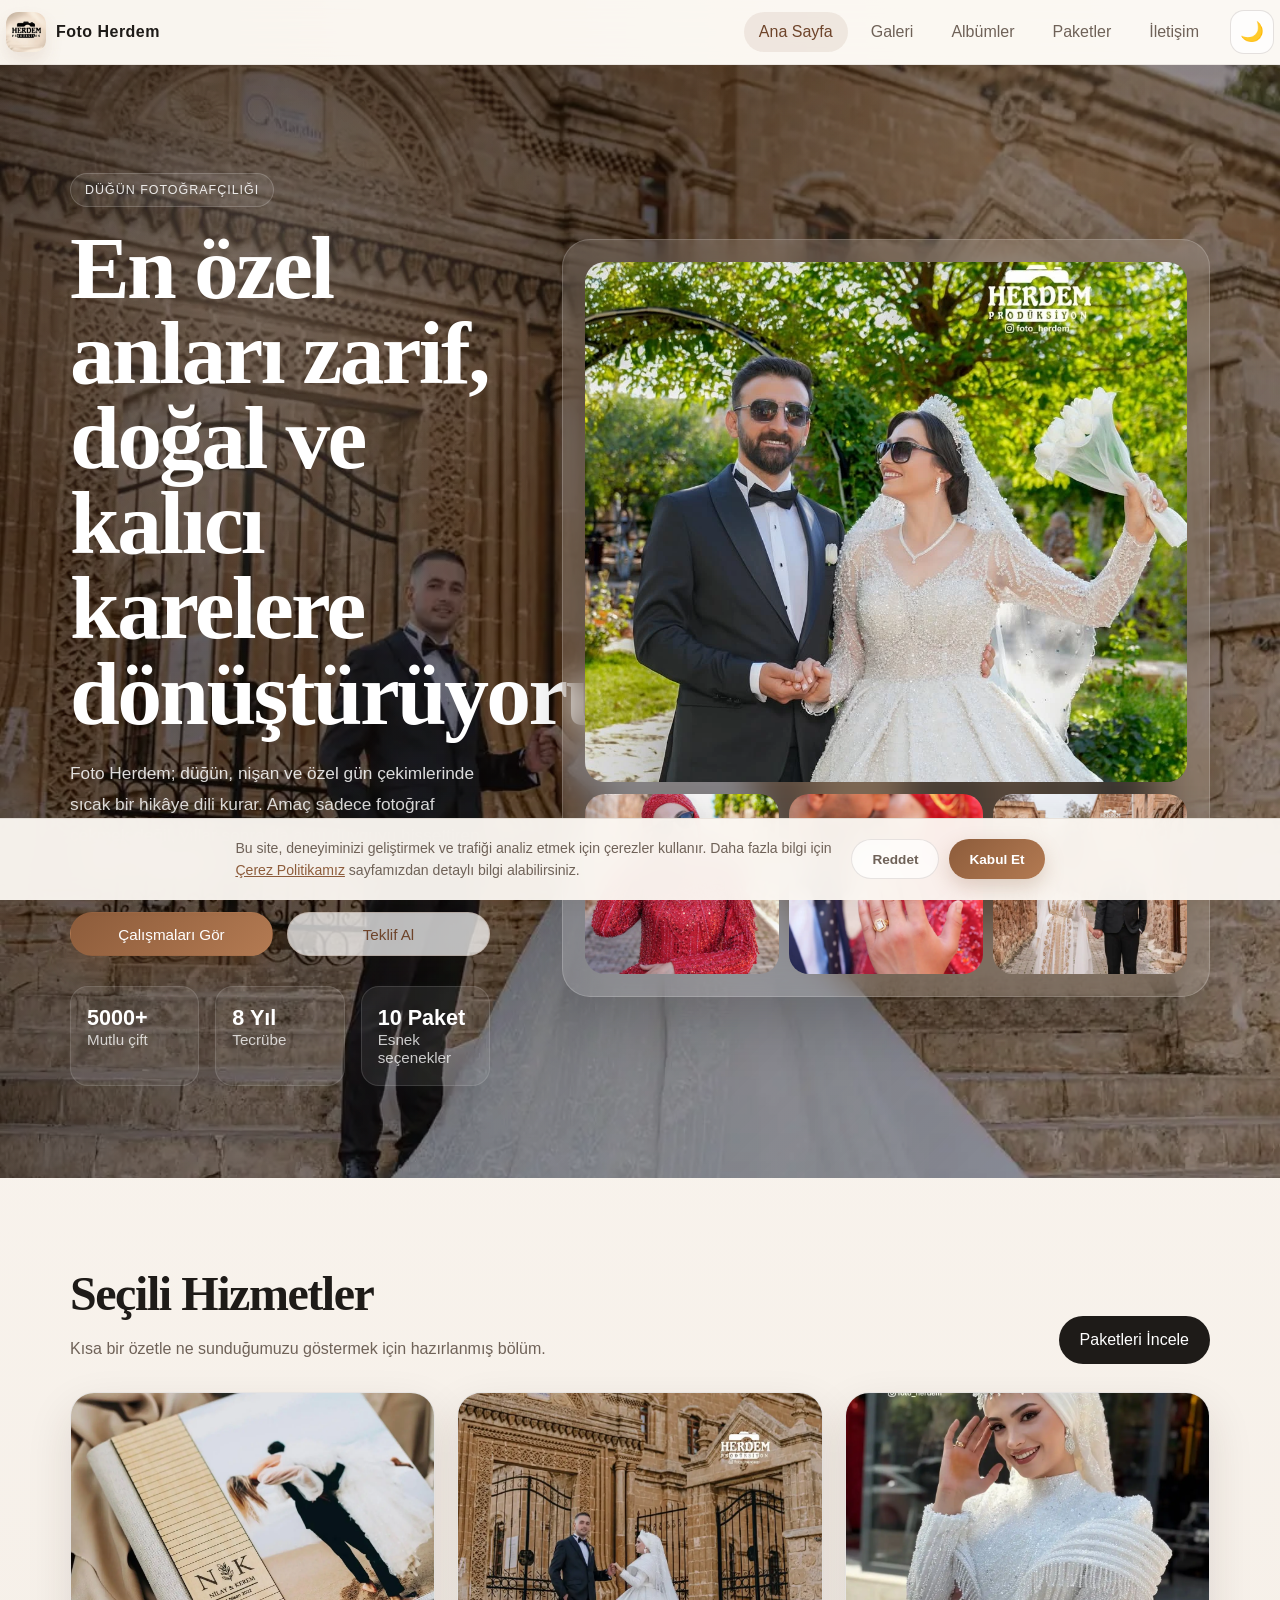
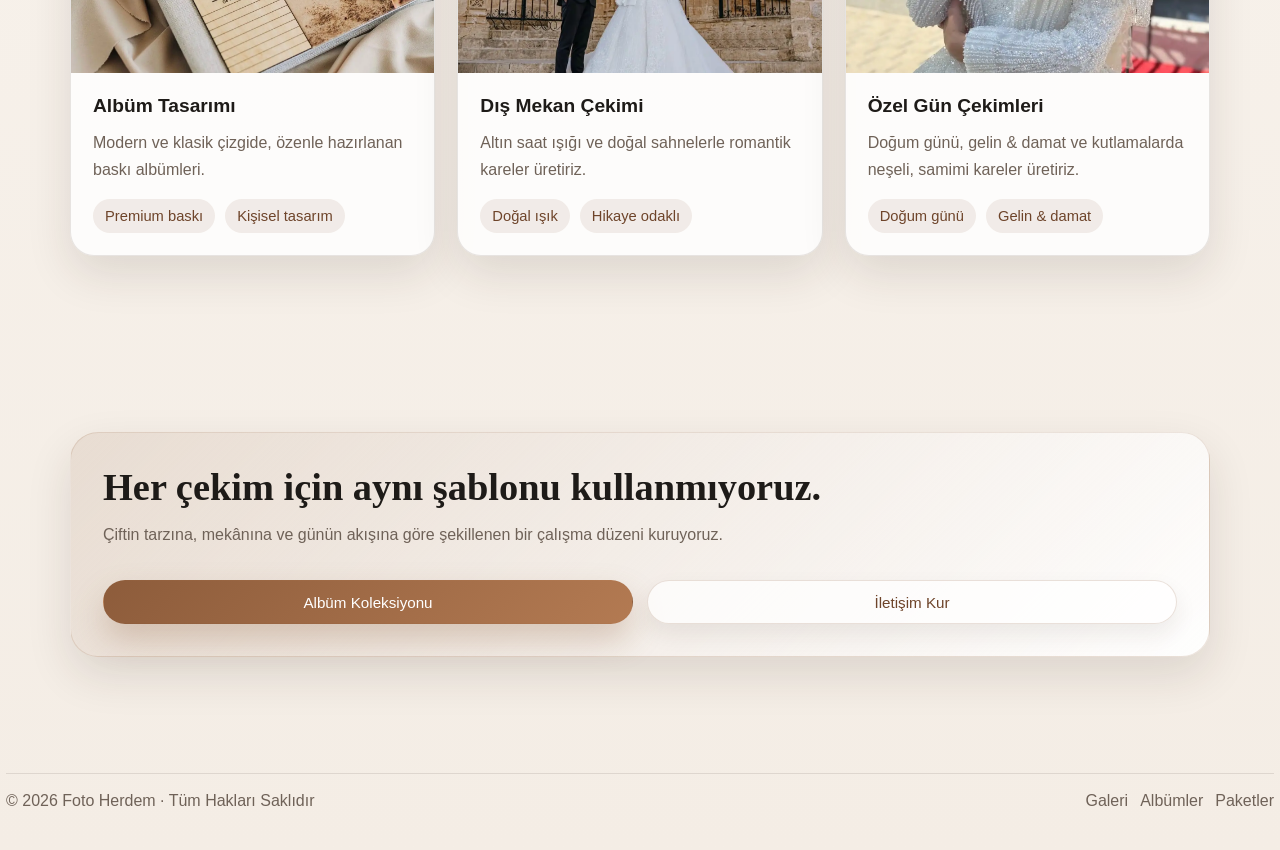
==== commit 97e3eb7f: "Karanlık Mod Güncellemesi." ====
--- a/index.html
+++ b/index.html
@@ -70,6 +70,19 @@
   </script>
   -->
 
+  <!-- Tema ön yükleme: sayfa açılışında yanıp sönmeyi (FOUC) önler -->
+  <script>
+    (function () {
+      try {
+        var saved = localStorage.getItem("fh-theme");
+        var dark = saved === "dark" || (!saved && window.matchMedia("(prefers-color-scheme: dark)").matches);
+        document.documentElement.dataset.theme = dark ? "dark" : "light";
+      } catch (e) {
+        document.documentElement.dataset.theme = "light";
+      }
+    })();
+  </script>
+
   <!-- CSS -->
   <link rel="stylesheet" href="css/style.css">
 
@@ -85,9 +98,6 @@
         <img class="brand-logo" src="assets/logo.webp" alt="" aria-hidden="true">
         <span>Foto Herdem</span>
       </a>
-      <button class="nav-toggle" type="button" data-nav-toggle aria-label="Menüyü aç" aria-expanded="false">
-        <span></span>
-      </button>
       <ul class="nav-links" data-nav-links>
         <li><a href="index.html">Ana Sayfa</a></li>
         <li><a href="sayfalar/galeri.html">Galeri</a></li>
@@ -95,6 +105,14 @@
         <li><a href="sayfalar/paketler.html">Paketler</a></li>
         <li><a href="sayfalar/iletisim.html">İletişim</a></li>
       </ul>
+      <div class="nav-actions">
+        <button class="theme-toggle" type="button" data-theme-toggle aria-label="Karanlık moda geç" title="Tema değiştir">
+          <span class="theme-toggle-icon" aria-hidden="true">🌙</span>
+        </button>
+        <button class="nav-toggle" type="button" data-nav-toggle aria-label="Menüyü aç" aria-expanded="false">
+          <span></span>
+        </button>
+      </div>
     </div>
   </header>
 
--- a/css/style.css
+++ b/css/style.css
@@ -151,6 +151,40 @@
   left: 0;
 }
 
+.nav-actions {
+  display: flex;
+  align-items: center;
+  gap: 10px;
+}
+
+.theme-toggle {
+  display: inline-grid;
+  place-items: center;
+  flex: 0 0 auto;
+  width: 44px;
+  height: 44px;
+  padding: 0;
+  border: 1px solid var(--line);
+  border-radius: 14px;
+  background: rgba(255, 255, 255, 0.72);
+  color: var(--text);
+  font-size: 1.2rem;
+  line-height: 1;
+  cursor: pointer;
+  transition: background 0.2s ease, transform 0.2s ease, border-color 0.2s ease;
+}
+
+.theme-toggle:hover {
+  transform: translateY(-1px);
+  border-color: rgba(141, 92, 59, 0.3);
+  background: rgba(255, 255, 255, 0.92);
+}
+
+.theme-toggle-icon {
+  display: block;
+  line-height: 1;
+}
+
 .nav-links {
   display: flex;
   align-items: center;
@@ -158,6 +192,7 @@
   list-style: none;
   margin: 0;
   padding: 0;
+  margin-left: auto;
 }
 
 .nav-links[hidden] {
@@ -897,6 +932,11 @@
   background: rgba(125, 94, 58, 0.14);
 }
 
+.service-icon-special {
+  background: rgba(176, 128, 70, 0.14);
+  color: #96652f;
+}
+
 .service-icon-other {
   background: rgba(114, 114, 114, 0.14);
   color: #555;
@@ -1148,7 +1188,6 @@
   .nav-toggle {
     display: inline-grid;
     place-items: center;
-    margin-left: auto;
   }
 
   .nav {
@@ -1383,3 +1422,377 @@
     overflow-wrap: anywhere;
   }
 }
+
+/* ============================================
+   Galeri — kategori filtresi ve hafif kutu
+   ============================================ */
+.gallery-filters {
+  display: flex;
+  flex-wrap: wrap;
+  gap: 10px;
+  margin-bottom: 28px;
+}
+
+.gallery-filter {
+  min-height: 40px;
+  padding: 0 18px;
+  border: 1px solid rgba(141, 92, 59, 0.18);
+  border-radius: 999px;
+  background: rgba(255, 255, 255, 0.72);
+  color: var(--muted);
+  font-size: 0.92rem;
+  cursor: pointer;
+  transition: background 0.18s ease, color 0.18s ease, border-color 0.18s ease, transform 0.18s ease;
+}
+
+.gallery-filter:hover {
+  border-color: rgba(141, 92, 59, 0.3);
+  color: var(--brand-dark);
+}
+
+.gallery-filter.active {
+  background: var(--brand-dark);
+  border-color: var(--brand-dark);
+  color: #fff;
+}
+
+.gallery-filter:focus-visible {
+  outline: 2px solid rgba(141, 92, 59, 0.4);
+  outline-offset: 2px;
+}
+
+.gallery-grid {
+  display: grid;
+  grid-template-columns: repeat(3, minmax(0, 1fr));
+  gap: 18px;
+}
+
+.gallery-grid[hidden] {
+  display: none;
+}
+
+.gallery-card {
+  position: relative;
+  margin: 0;
+  min-height: 320px;
+  border-radius: 26px;
+  background: rgba(255, 255, 255, 0.35);
+  overflow: hidden;
+  box-shadow: var(--shadow);
+}
+
+.gallery-card img {
+  width: 100%;
+  height: 100%;
+  min-height: 320px;
+  object-fit: cover;
+  display: block;
+  cursor: zoom-in;
+  transition: transform 0.35s ease;
+}
+
+.gallery-card:hover img {
+  transform: scale(1.04);
+}
+
+.gallery-card.is-hidden {
+  display: none !important;
+}
+
+.gallery-card .overlay {
+  position: absolute;
+  inset: auto 0 0;
+  padding: 22px;
+  background: linear-gradient(180deg, transparent, rgba(18, 12, 9, 0.76));
+  color: #fff;
+}
+
+.gallery-card .overlay strong {
+  display: block;
+  font-size: 1.05rem;
+}
+
+.gallery-card .overlay span {
+  color: rgba(255, 255, 255, 0.82);
+  font-size: 0.9rem;
+}
+
+.gallery-card.empty {
+  display: flex;
+  align-items: center;
+  justify-content: center;
+  padding: 28px;
+  background:
+    radial-gradient(circle at top right, rgba(141, 92, 59, 0.14), transparent 45%),
+    linear-gradient(160deg, rgba(255, 255, 255, 0.9), rgba(240, 223, 209, 0.55));
+  border: 1px dashed rgba(141, 92, 59, 0.3);
+}
+
+.empty-inner {
+  display: grid;
+  justify-items: center;
+  text-align: center;
+  gap: 12px;
+  max-width: 260px;
+}
+
+.empty-icon {
+  font-size: 2.6rem;
+  line-height: 1;
+}
+
+.empty-inner h3 {
+  margin: 0;
+  font-size: 1.15rem;
+}
+
+.empty-inner p {
+  margin: 0;
+  color: var(--muted);
+  line-height: 1.7;
+}
+
+.btn-sm {
+  min-height: 34px;
+  padding: 0 14px;
+  font-size: 0.85rem;
+}
+
+/* Hafif kutu (lightbox) */
+.lightbox {
+  position: fixed;
+  inset: 0;
+  z-index: 2000;
+  display: grid;
+  place-items: center;
+  padding: 24px;
+  background: rgba(18, 12, 9, 0.92);
+}
+
+.lightbox[hidden] {
+  display: none;
+}
+
+.lightbox-content {
+  margin: 0;
+  max-width: min(1000px, 92vw);
+}
+
+.lightbox-content img {
+  width: auto;
+  max-width: 100%;
+  max-height: 76vh;
+  border-radius: 18px;
+  box-shadow: 0 24px 60px rgba(0, 0, 0, 0.45);
+}
+
+.lightbox-content figcaption {
+  margin-top: 14px;
+  color: rgba(255, 255, 255, 0.85);
+  text-align: center;
+  line-height: 1.6;
+}
+
+.lightbox-close,
+.lightbox-nav {
+  position: fixed;
+  display: grid;
+  place-items: center;
+  width: 48px;
+  height: 48px;
+  padding: 0;
+  border: 1px solid rgba(255, 255, 255, 0.2);
+  border-radius: 50%;
+  background: rgba(255, 255, 255, 0.08);
+  color: #fff;
+  font-size: 1.4rem;
+  cursor: pointer;
+  transition: background 0.18s ease, transform 0.18s ease;
+}
+
+.lightbox-close:hover,
+.lightbox-nav:hover {
+  background: rgba(255, 255, 255, 0.18);
+  transform: scale(1.05);
+}
+
+.lightbox-close {
+  top: 20px;
+  right: 20px;
+}
+
+.lightbox-prev {
+  left: 20px;
+  top: 50%;
+  transform: translateY(-50%);
+}
+
+.lightbox-next {
+  right: 20px;
+  top: 50%;
+  transform: translateY(-50%);
+}
+
+.gallery-note {
+  margin: 26px 0 0;
+  color: var(--muted);
+  font-size: 0.9rem;
+  line-height: 1.7;
+  text-align: center;
+}
+
+@media (max-width: 960px) {
+  .gallery-grid {
+    grid-template-columns: repeat(2, minmax(0, 1fr));
+  }
+}
+
+@media (max-width: 600px) {
+  .gallery-grid {
+    grid-template-columns: 1fr;
+  }
+
+  .gallery-card,
+  .gallery-card img {
+    min-height: 300px;
+  }
+
+  .lightbox-prev {
+    left: 8px;
+  }
+
+  .lightbox-next {
+    right: 8px;
+  }
+
+  .lightbox-close {
+    top: 12px;
+    right: 12px;
+  }
+}
+
+/* ============================================
+   Karanlık Mod — premium sıcak tema
+   data-theme="dark" (html) ile aktif olur.
+   ============================================ */
+:root[data-theme="dark"] {
+  --bg: #14100c;
+  --surface: rgba(255, 255, 255, 0.05);
+  --surface-strong: #1e1813;
+  --text: #f3ece4;
+  --muted: #b3a294;
+  --line: rgba(241, 231, 223, 0.13);
+  --brand: #d29a6e;
+  --brand-dark: #eab98f;
+  --brand-soft: #33231a;
+  --shadow: 0 18px 45px rgba(0, 0, 0, 0.48);
+  color-scheme: dark;
+}
+
+[data-theme="dark"] body {
+  background:
+    radial-gradient(circle at top left, rgba(210, 154, 110, 0.1), transparent 30%),
+    radial-gradient(circle at top right, rgba(210, 154, 110, 0.05), transparent 25%),
+    linear-gradient(180deg, #18120d 0%, #110d09 100%);
+}
+
+[data-theme="dark"] .site-header {
+  background: rgba(20, 16, 12, 0.86);
+  border-bottom-color: rgba(241, 231, 223, 0.08);
+}
+
+[data-theme="dark"] .nav-toggle,
+[data-theme="dark"] .theme-toggle {
+  background: rgba(255, 255, 255, 0.06);
+  border-color: rgba(241, 231, 223, 0.14);
+}
+
+[data-theme="dark"] .nav-toggle:hover,
+[data-theme="dark"] .theme-toggle:hover {
+  background: rgba(255, 255, 255, 0.1);
+  border-color: rgba(210, 154, 110, 0.35);
+}
+
+[data-theme="dark"] .nav-links a:hover,
+[data-theme="dark"] .nav-links a.active {
+  color: #eab98f;
+  background: rgba(210, 154, 110, 0.12);
+}
+
+[data-theme="dark"] .btn-secondary {
+  color: #eab98f;
+  background: rgba(255, 255, 255, 0.06);
+  border-color: rgba(210, 154, 110, 0.22);
+  box-shadow: 0 10px 22px rgba(0, 0, 0, 0.25);
+}
+
+[data-theme="dark"] .brand-logo {
+  mix-blend-mode: normal;
+  filter: brightness(1.05);
+}
+
+[data-theme="dark"] .gallery-item,
+[data-theme="dark"] .gallery-card {
+  background: rgba(255, 255, 255, 0.04);
+}
+
+[data-theme="dark"] .price-card.featured,
+[data-theme="dark"] .callout {
+  background: linear-gradient(135deg, rgba(210, 154, 110, 0.16), rgba(255, 255, 255, 0.045));
+  border-color: rgba(210, 154, 110, 0.22);
+}
+
+[data-theme="dark"] .timeline-item {
+  background: rgba(255, 255, 255, 0.04);
+  border-color: rgba(241, 231, 223, 0.08);
+}
+
+[data-theme="dark"] .field input,
+[data-theme="dark"] .field select,
+[data-theme="dark"] .field textarea,
+[data-theme="dark"] .service-picker summary {
+  background: rgba(255, 255, 255, 0.06);
+  border-color: rgba(241, 231, 223, 0.16);
+}
+
+[data-theme="dark"] .service-options {
+  background: #1e1813;
+  border-color: rgba(241, 231, 223, 0.12);
+  box-shadow: 0 18px 40px rgba(0, 0, 0, 0.45);
+}
+
+[data-theme="dark"] .service-options button {
+  background: linear-gradient(180deg, rgba(255, 255, 255, 0.07), rgba(255, 255, 255, 0.03));
+  border-color: rgba(210, 154, 110, 0.18);
+  box-shadow: 0 10px 22px rgba(0, 0, 0, 0.3);
+}
+
+[data-theme="dark"] .service-options button:hover,
+[data-theme="dark"] .service-options button:focus-visible {
+  background: linear-gradient(180deg, rgba(255, 255, 255, 0.1), rgba(255, 255, 255, 0.05));
+  border-color: rgba(210, 154, 110, 0.3);
+}
+
+[data-theme="dark"] .gallery-filter {
+  background: rgba(255, 255, 255, 0.06);
+}
+
+[data-theme="dark"] .gallery-card.empty {
+  background:
+    radial-gradient(circle at top right, rgba(210, 154, 110, 0.12), transparent 45%),
+    linear-gradient(160deg, rgba(255, 255, 255, 0.06), rgba(240, 223, 209, 0.03));
+}
+
+[data-theme="dark"] .nav-links {
+  background: #1e1813;
+  border-color: rgba(241, 231, 223, 0.1);
+  box-shadow: 0 18px 40px rgba(0, 0, 0, 0.45);
+}
+
+[data-theme="dark"] .footer-inner {
+  border-top-color: rgba(241, 231, 223, 0.1);
+}
+
+[data-theme="dark"] .form-status {
+  color: #eab98f;
+}
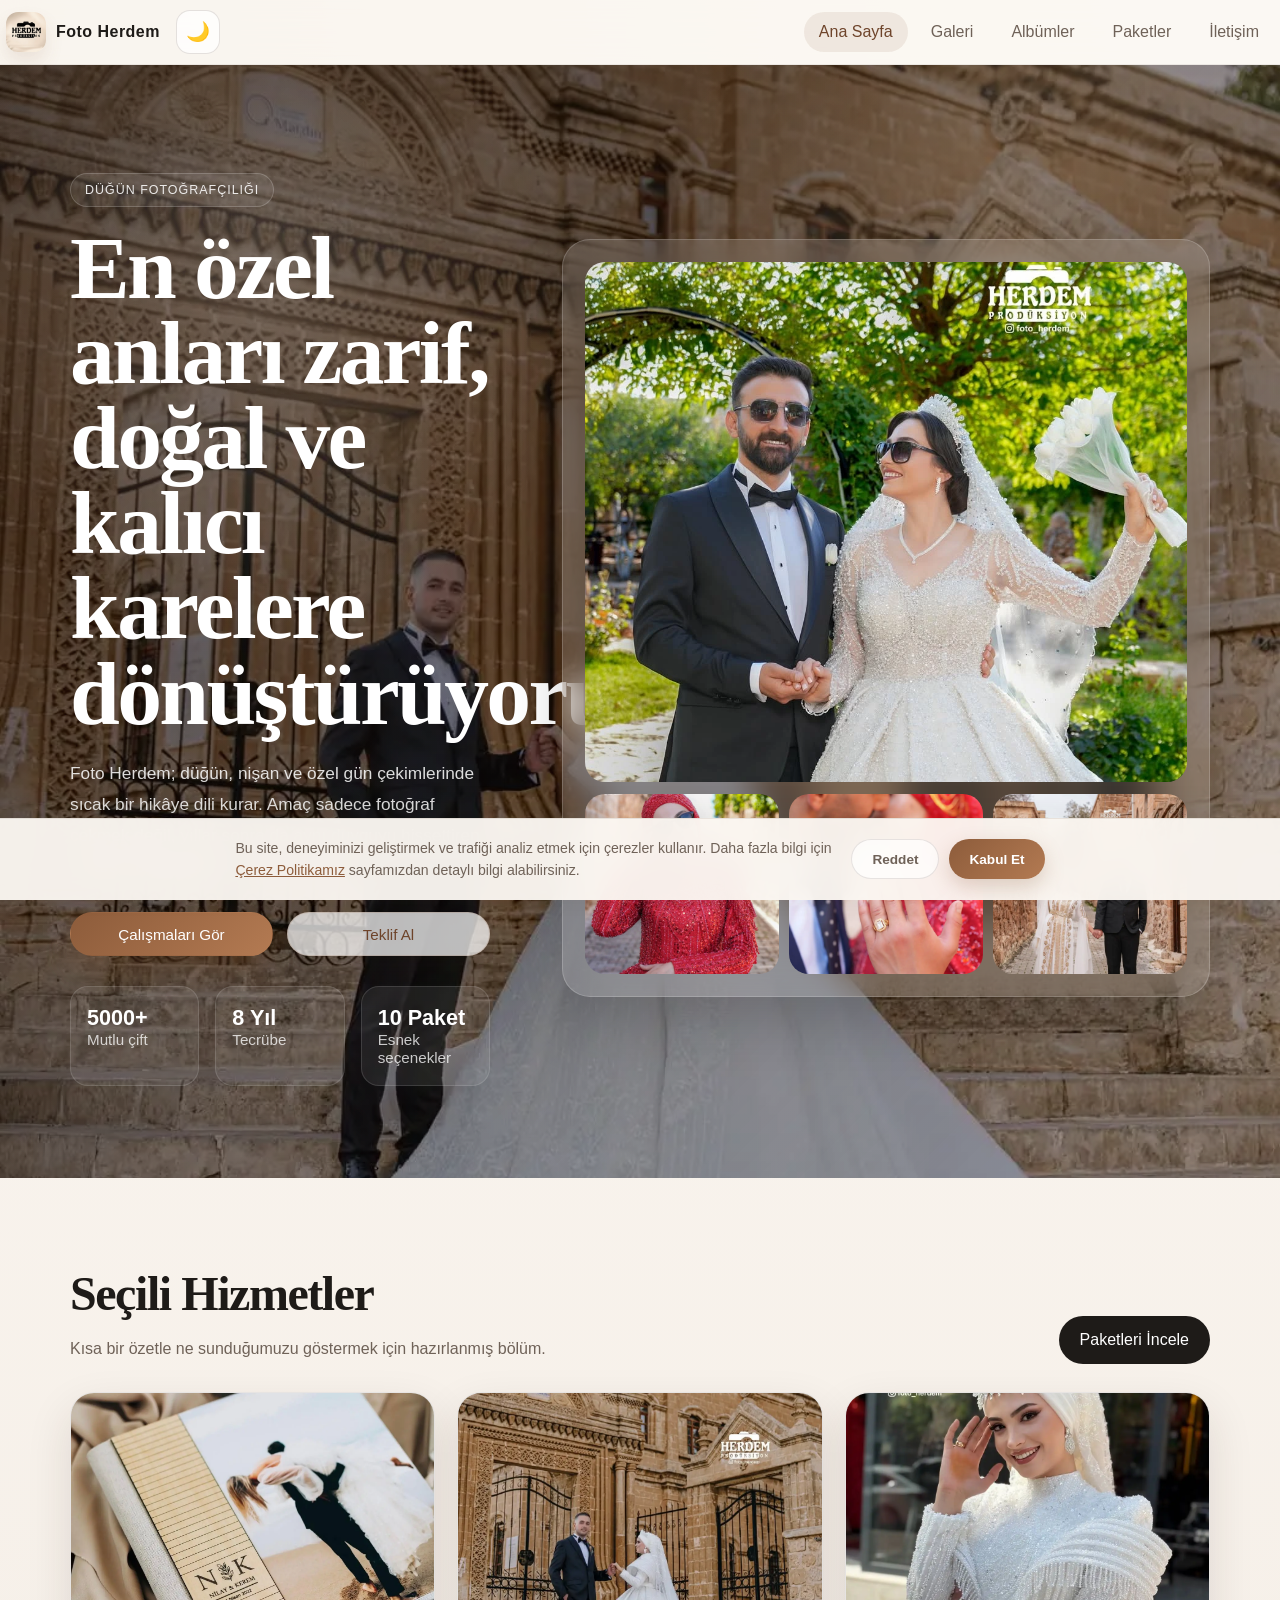
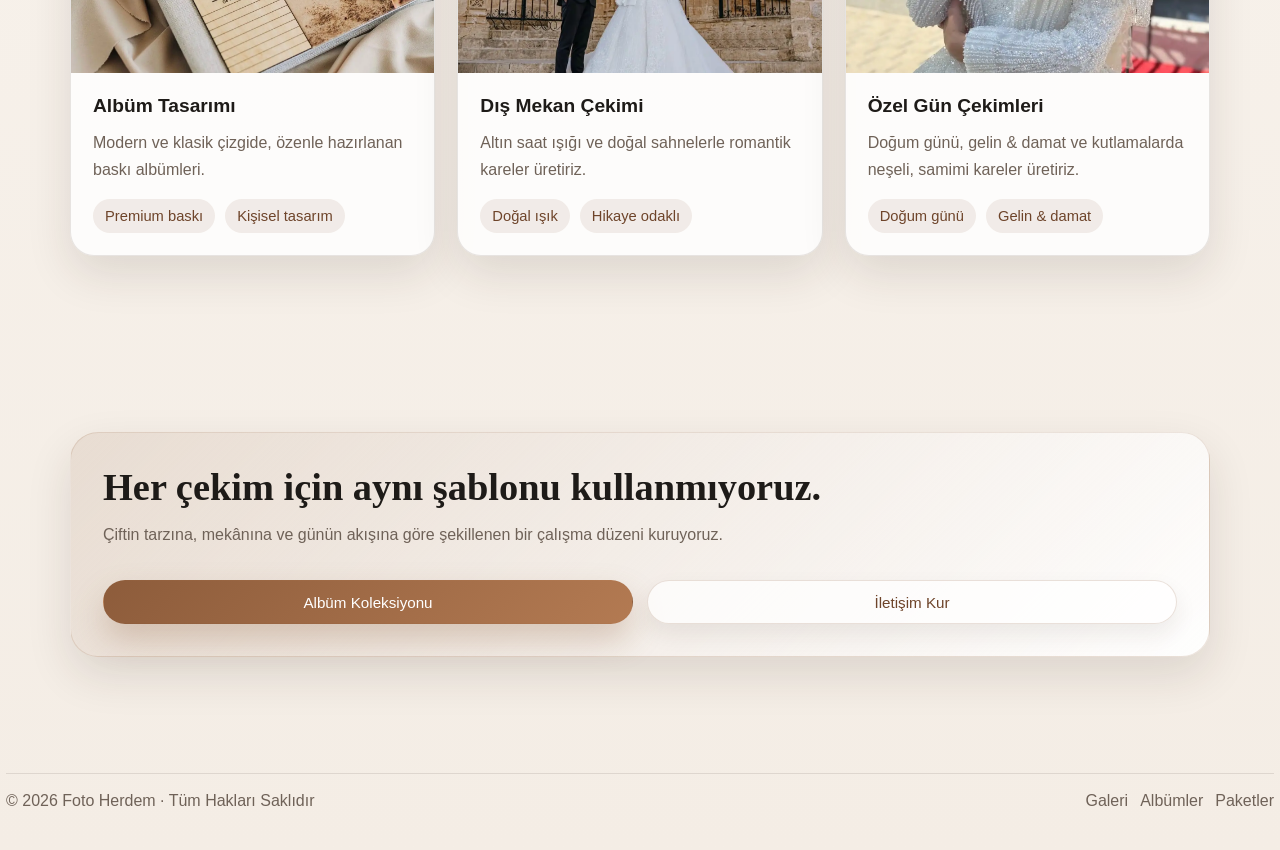
==== commit 06690f06: "Update index.html" ====
--- a/index.html
+++ b/index.html
@@ -98,6 +98,14 @@
         <img class="brand-logo" src="assets/logo.webp" alt="" aria-hidden="true">
         <span>Foto Herdem</span>
       </a>
+      <div class="nav-actions">
+        <button class="theme-toggle" type="button" data-theme-toggle aria-label="Karanlık moda geç" title="Tema değiştir">
+          <span class="theme-toggle-icon" aria-hidden="true">🌙</span>
+        </button>
+        <button class="nav-toggle" type="button" data-nav-toggle aria-label="Menüyü aç" aria-expanded="false">
+          <span></span>
+        </button>
+      </div>
       <ul class="nav-links" data-nav-links>
         <li><a href="index.html">Ana Sayfa</a></li>
         <li><a href="sayfalar/galeri.html">Galeri</a></li>
@@ -105,14 +113,6 @@
         <li><a href="sayfalar/paketler.html">Paketler</a></li>
         <li><a href="sayfalar/iletisim.html">İletişim</a></li>
       </ul>
-      <div class="nav-actions">
-        <button class="theme-toggle" type="button" data-theme-toggle aria-label="Karanlık moda geç" title="Tema değiştir">
-          <span class="theme-toggle-icon" aria-hidden="true">🌙</span>
-        </button>
-        <button class="nav-toggle" type="button" data-nav-toggle aria-label="Menüyü aç" aria-expanded="false">
-          <span></span>
-        </button>
-      </div>
     </div>
   </header>
 
--- a/css/style.css
+++ b/css/style.css
@@ -1796,3 +1796,21 @@
 [data-theme="dark"] .form-status {
   color: #eab98f;
 }
+
+[data-theme="dark"] .btn-dark {
+  background: #2a211b;
+  border: 1px solid rgba(241, 231, 223, 0.14);
+  color: #f3ece4;
+  box-shadow: 0 12px 24px rgba(0, 0, 0, 0.3);
+}
+
+[data-theme="dark"] .btn-dark:hover {
+  background: #352a22;
+  border-color: rgba(210, 154, 110, 0.35);
+}
+
+[data-theme="dark"] .gallery-filter.active {
+  background: #b37a52;
+  border-color: #b37a52;
+  color: #fff;
+}
